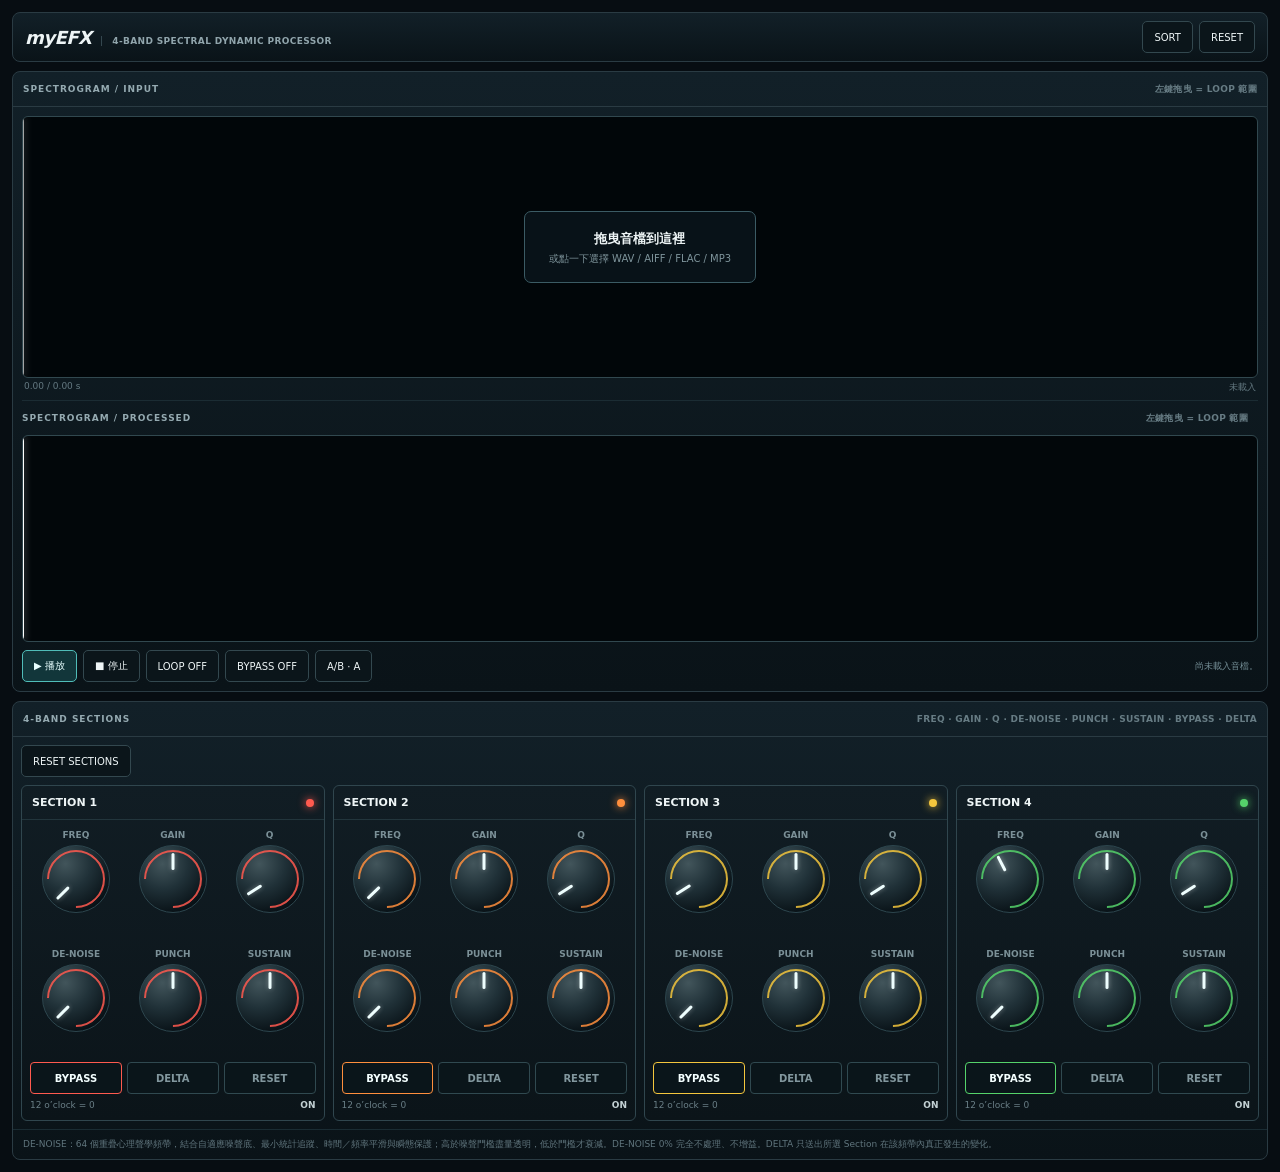
==== WebTester/index-fixed.html @ 72618932 "Restore previous crimson UI layout" ====
<!doctype html>
<html lang="zh-Hant">
<head>
<meta charset="utf-8">
<meta name="viewport" content="width=device-width,initial-scale=1">
<title>myEFX — 4-Band Spectral Dynamic Processor</title>
<style>
:root{--bg:#070d12;--panel:#0d171e;--line:#2a3b43;--text:#eef5f6;--muted:#82939a;--accent:#6de7df;--b1:#ff5a4f;--b2:#ff8f3d;--b3:#f4c63d;--b4:#55d36a}
*{box-sizing:border-box}html,body{margin:0;background:var(--bg);color:var(--text);font-family:system-ui,-apple-system,BlinkMacSystemFont,"Segoe UI","SF Pro Display","SF Pro Text","Helvetica Neue",Arial,"Noto Sans TC",sans-serif}body{padding:12px}.app{max-width:1580px;margin:auto}button{font:inherit;color:inherit;cursor:pointer}
.topbar,.panel{border:1px solid var(--line);background:linear-gradient(180deg,#122028,#0a1318);border-radius:8px}.topbar{height:50px;display:flex;align-items:center;padding:0 12px;gap:12px}.brand{font-weight:900;font-size:18px;font-style:italic;letter-spacing:-.03em}.brand small{margin-left:10px;padding-left:10px;border-left:1px solid #34474f;color:#91a5ac;font-size:9px;font-style:normal;letter-spacing:.04em}.top-actions{margin-left:auto;display:flex;gap:6px}.top-actions button,.transport button,.section-tools button{height:32px;padding:0 11px;border:1px solid #33484f;background:#0b151a;border-radius:5px;font-size:10px}.active{border-color:#d9aa55!important;background:#312613!important;color:#ffe8b0!important}
.panel{margin-top:9px;overflow:hidden}.head{height:35px;padding:0 10px;display:flex;align-items:center;border-bottom:1px solid var(--line);font-size:9px;font-weight:900;letter-spacing:.11em;color:#95aab1}.head span{margin-left:auto;color:#677c84;font-weight:600;letter-spacing:.03em}.spec-wrap{padding:9px}.spec-frame{position:relative;background:#02070a;border:1px solid #31484f;border-radius:6px;overflow:hidden;user-select:none}.spec{display:block;width:100%;height:260px}.drop-ui{position:absolute;inset:0;display:flex;align-items:center;justify-content:center;z-index:6;background:rgba(2,7,10,.36)}.drop-card{padding:16px 24px;border:1px solid #3b5b64;border-radius:7px;background:#081218;cursor:pointer;text-align:center;user-select:none}.drop-card:hover{border-color:#72ddd8}.drop-card b{font-size:13px}.drop-card div{margin-top:4px;color:#7e949b;font-size:10px}.cursor{position:absolute;top:0;bottom:0;width:1px;background:#fff;box-shadow:0 0 7px rgba(255,255,255,.85);pointer-events:none;z-index:4}.range{position:absolute;top:0;bottom:0;left:0;width:0;background:rgba(109,231,223,.16);border-left:1px solid #6de7df;border-right:1px solid #6de7df;z-index:3;pointer-events:none;opacity:0}.range.show{opacity:1}.meta{display:flex;justify-content:space-between;padding:3px 2px 0;color:#657a82;font-size:9px}.processed .spec{height:205px}.transport{display:flex;gap:6px;align-items:center;margin-top:8px;flex-wrap:wrap}.transport .primary{border-color:#50bdb9;background:#12363a;color:#e8ffff}.status{margin-left:auto;color:#769098;font-size:9px;max-width:55%;overflow:hidden;text-overflow:ellipsis;white-space:nowrap}
.section-tools{padding:8px;display:flex;gap:6px}.band-grid{display:grid;grid-template-columns:repeat(4,minmax(0,1fr));gap:8px;padding:0 8px 8px}.band{border:1px solid #30464e;border-radius:6px;background:linear-gradient(180deg,#111d24,#0b1419);overflow:hidden;min-width:0}.b1{--bc:var(--b1)}.b2{--bc:var(--b2)}.b3{--bc:var(--b3)}.b4{--bc:var(--b4)}.band-head{height:34px;display:flex;align-items:center;padding:0 10px;border-bottom:1px solid #22353c}.bnum{font-size:11px;font-weight:900}.bdot{width:8px;height:8px;border-radius:50%;margin-left:auto;background:var(--bc);box-shadow:0 0 9px var(--bc)}.band-body{padding:10px 8px}.knob-grid{display:grid;grid-template-columns:repeat(3,1fr);gap:14px 5px}.ctrl{text-align:center;min-height:104px}.ctrl label{display:block;margin-bottom:5px;color:#7b9097;font-size:9px;font-weight:800}.knob{position:relative;width:68px;height:68px;margin:auto;border-radius:50%;border:1px solid #2d464e;background:radial-gradient(circle at 34% 27%,#42555b,#203138 39%,#081116 78%);cursor:ns-resize;touch-action:none}.knob:hover,.knob:focus,.knob.active{border-color:var(--bc);outline:none}.knob:before{content:"";position:absolute;inset:4px;border-radius:50%;border:2px solid color-mix(in srgb,var(--bc) 85%,transparent);border-left-color:transparent;transform:rotate(-45deg)}.knob-pointer{position:absolute;left:50%;top:7px;width:3px;height:17px;border-radius:2px;background:#eefefe;transform-origin:50% 27px;box-shadow:0 0 5px #fff6;pointer-events:none}.knob-readout{height:17px;margin-top:5px;color:#d9e7e9;font-size:10px;font-weight:800;opacity:0;transform:translateY(-2px);transition:opacity .12s,transform .12s;pointer-events:none}.knob-readout.show{opacity:1;transform:translateY(0)}.knob-input{display:none}.band-buttons{display:grid;grid-template-columns:repeat(3,1fr);gap:5px;margin-top:8px}.band-buttons button{height:32px;border:1px solid #304950;background:#0a151a;border-radius:4px;font-size:10px;font-weight:800;color:#82979e}.band-buttons button:hover{border-color:var(--bc);color:#edf9fa}.band-byp.on{border-color:var(--bc);color:#f4ffff}.band-byp.off{border-color:#6a3f3f!important;color:#cf8f8f!important;background:#1b1010!important}.value-line{display:flex;justify-content:space-between;margin-top:6px;color:#6a7f87;font-size:9px}.value-line span:last-child{color:#c4d2d5;font-weight:900}.note{padding:8px 10px;border-top:1px solid #1a2c33;color:#60757d;font-size:9px}
@media(max-width:1050px){.band-grid{grid-template-columns:repeat(2,minmax(0,1fr))}.knob{width:64px;height:64px}}@media(max-width:720px){body{padding:7px}.band-grid{grid-template-columns:1fr}.spec{height:205px}.processed .spec{height:165px}.status{width:100%;max-width:100%;margin-left:0}.knob{width:68px;height:68px}}
</style>
</head>
<body>
<div class="app">
<header class="topbar"><div class="brand">myEFX<small>4-BAND SPECTRAL DYNAMIC PROCESSOR</small></div><div class="top-actions"><button id="sortBtn" type="button">SORT</button><button id="resetAll" type="button">RESET</button></div></header>
<section class="panel">
<div class="head">SPECTROGRAM / INPUT <span>左鍵拖曳 = LOOP 範圍</span></div>
<div class="spec-wrap">
<div class="spec-frame" id="inputFrame"><canvas class="spec" id="specIn"></canvas><div class="range" id="rangeIn"></div><div class="cursor" id="cursorIn"></div><div class="drop-ui" id="dropUi"><label class="drop-card" for="file"><b>拖曳音檔到這裡</b><div>或點一下選擇 WAV / AIFF / FLAC / MP3</div></label><input id="file" type="file" accept="audio/*,.wav,.wave,.aif,.aiff,.flac,.mp3,.m4a,.ogg" hidden></div></div>
<div class="meta"><span id="time">0.00 / 0.00 s</span><span id="fileInfo">未載入</span></div>
<div class="head" style="margin-top:6px;border:0;border-top:1px solid #1b2c33;padding-left:0">SPECTROGRAM / PROCESSED <span>左鍵拖曳 = LOOP 範圍</span></div>
<div class="spec-frame processed" id="outputFrame"><canvas class="spec" id="specOut"></canvas><div class="range" id="rangeOut"></div><div class="cursor" id="cursorOut"></div></div>
<div class="transport"><button class="primary" id="play" type="button">▶ 播放</button><button id="stop" type="button">■ 停止</button><button id="loop" type="button">LOOP OFF</button><button id="bypassAll" type="button">BYPASS OFF</button><button id="ab" type="button">A/B · A</button><div class="status" id="status">尚未載入音檔。</div></div>
</div></section>
<section class="panel"><div class="head">4-BAND SECTIONS <span>FREQ · GAIN · Q · DE-NOISE · PUNCH · SUSTAIN · BYPASS · DELTA</span></div><div class="section-tools"><button id="resetBands" type="button">RESET SECTIONS</button></div><div class="band-grid">
<article class="band b1" data-band="1"><div class="band-head"><span class="bnum">SECTION 1</span><span class="bdot"></span></div><div class="band-body"><div class="knob-grid"></div><div class="band-buttons"><button class="band-byp on" id="byp1" data-action="bypass" type="button">BYPASS</button><button data-action="delta" type="button">DELTA</button><button data-action="reset" type="button">RESET</button></div><div class="value-line"><span>12 o’clock = 0</span><span class="state" id="state1">ON</span></div></div></article>
<article class="band b2" data-band="2"><div class="band-head"><span class="bnum">SECTION 2</span><span class="bdot"></span></div><div class="band-body"><div class="knob-grid"></div><div class="band-buttons"><button class="band-byp on" id="byp2" data-action="bypass" type="button">BYPASS</button><button data-action="delta" type="button">DELTA</button><button data-action="reset" type="button">RESET</button></div><div class="value-line"><span>12 o’clock = 0</span><span class="state" id="state2">ON</span></div></div></article>
<article class="band b3" data-band="3"><div class="band-head"><span class="bnum">SECTION 3</span><span class="bdot"></span></div><div class="band-body"><div class="knob-grid"></div><div class="band-buttons"><button class="band-byp on" id="byp3" data-action="bypass" type="button">BYPASS</button><button data-action="delta" type="button">DELTA</button><button data-action="reset" type="button">RESET</button></div><div class="value-line"><span>12 o’clock = 0</span><span class="state" id="state3">ON</span></div></div></article>
<article class="band b4" data-band="4"><div class="band-head"><span class="bnum">SECTION 4</span><span class="bdot"></span></div><div class="band-body"><div class="knob-grid"></div><div class="band-buttons"><button data-action="bypass" class="band-byp on" id="byp4" type="button">BYPASS</button><button data-action="delta" type="button">DELTA</button><button data-action="reset" type="button">RESET</button></div><div class="value-line"><span>12 o’clock = 0</span><span class="state" id="state4">ON</span></div></div></article>
</div><div class="note">DE-NOISE：64 個重疊心理聲學頻帶，結合自適應噪聲底、最小統計追蹤、時間／頻率平滑與瞬態保護；高於噪聲門檻盡量透明，低於門檻才衰減。DE-NOISE 0% 完全不處理、不增益。DELTA 只送出所選 Section 在該頻帶內真正發生的變化。</div></section>
</div>
<script>
const KNOBS=[['FREQ','freq',20,20000,1],['GAIN','gain',-24,24,.1],['Q','q',.1,20,.01],['DE-NOISE','denoise',0,100,1],['PUNCH','punch',-100,100,1],['SUSTAIN','sustain',-100,100,1]];
const DEFAULT_FREQ=[31.5,125,1000,8000];
for(const [idx,card] of [...document.querySelectorAll('.band')].entries()){
  const grid=card.querySelector('.knob-grid');
  for(const [label,key,min,max,step] of KNOBS){
    const initial=key==='freq'?DEFAULT_FREQ[idx]:(key==='q'?1:0), id=key+(idx+1), c=document.createElement('div'); c.className='ctrl';
    c.innerHTML='<label>'+label+'</label><div class="knob" data-target="'+id+'" tabindex="0" role="slider"><div class="knob-pointer"></div></div><div class="knob-readout" id="'+id+'Out"></div><input class="knob-input" id="'+id+'" type="range" min="'+min+'" max="'+max+'" step="'+step+'" value="'+initial+'" defaultValue="'+initial+'">';
    grid.appendChild(c);
  }
}
</script>
<script src="app.js?v=12"></script>
<script>
document.querySelectorAll('.knob-input').forEach(input => {
  const knob=document.querySelector('.knob[data-target="'+input.id+'"]');
  if(!knob) return;
  const min=Number(input.min), max=Number(input.max), value=Number(input.value);
  const angle=-135+270*((value-min)/(max-min));
  const p=knob.querySelector('.knob-pointer');
  if(p) p.style.transform='translateX(-50%) rotate('+angle+'deg)';
});
</script>
</body>
</html>
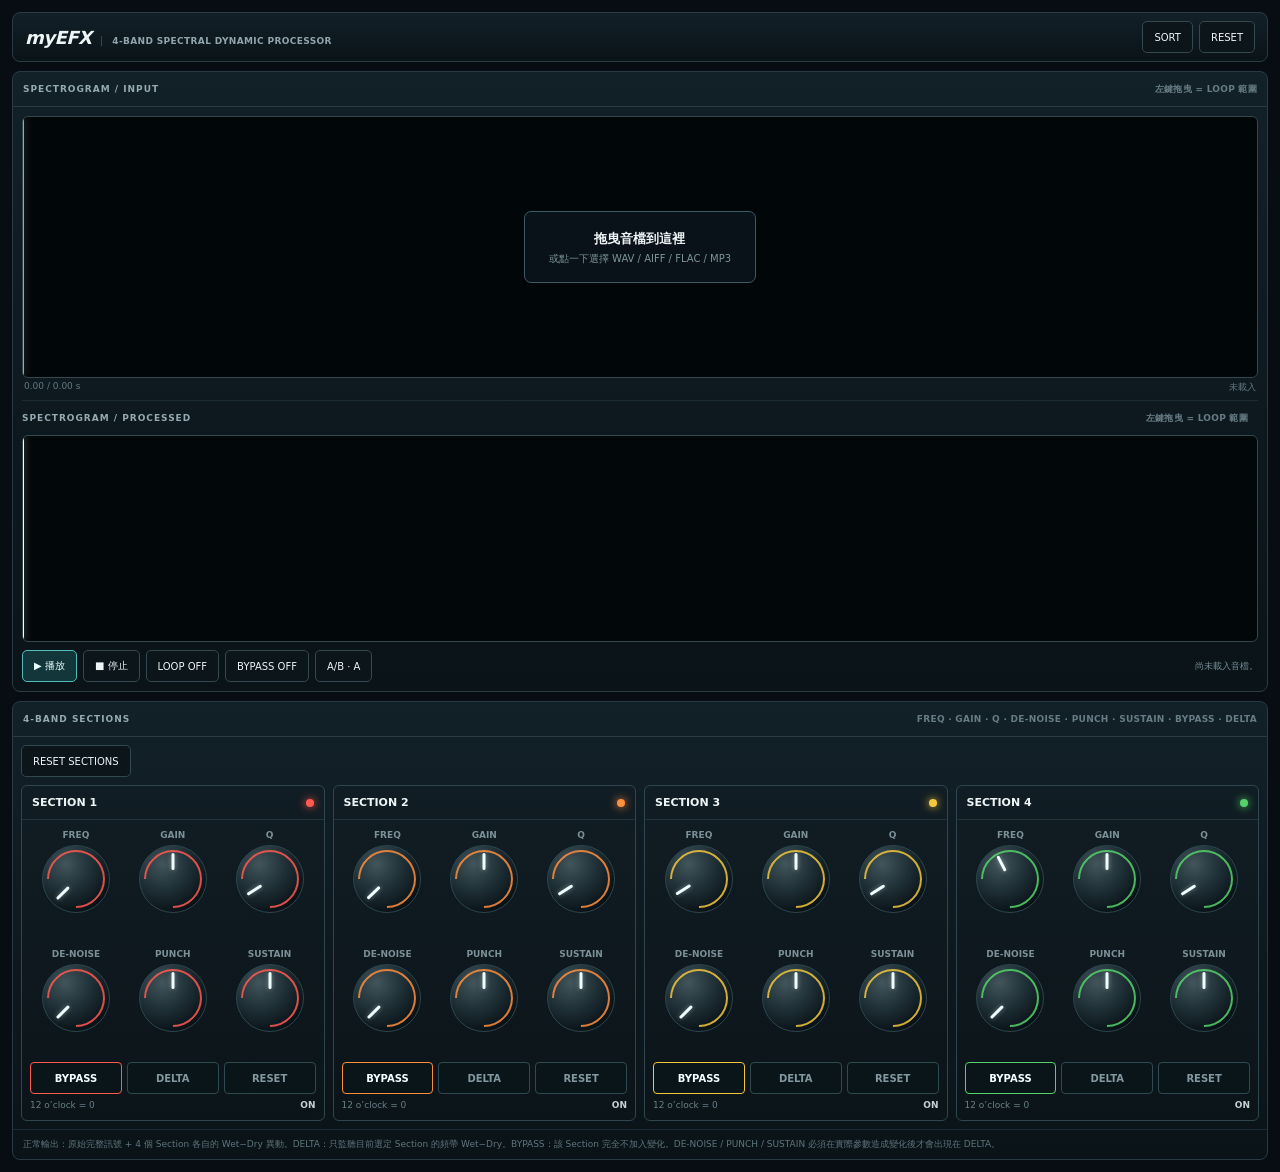
==== commit 99fac5b1: "Refresh UI contract and cache-bust clean app rewrite" ====
--- a/WebTester/index-fixed.html
+++ b/WebTester/index-fixed.html
@@ -30,7 +30,7 @@
 <article class="band b2" data-band="2"><div class="band-head"><span class="bnum">SECTION 2</span><span class="bdot"></span></div><div class="band-body"><div class="knob-grid"></div><div class="band-buttons"><button class="band-byp on" id="byp2" data-action="bypass" type="button">BYPASS</button><button data-action="delta" type="button">DELTA</button><button data-action="reset" type="button">RESET</button></div><div class="value-line"><span>12 o’clock = 0</span><span class="state" id="state2">ON</span></div></div></article>
 <article class="band b3" data-band="3"><div class="band-head"><span class="bnum">SECTION 3</span><span class="bdot"></span></div><div class="band-body"><div class="knob-grid"></div><div class="band-buttons"><button class="band-byp on" id="byp3" data-action="bypass" type="button">BYPASS</button><button data-action="delta" type="button">DELTA</button><button data-action="reset" type="button">RESET</button></div><div class="value-line"><span>12 o’clock = 0</span><span class="state" id="state3">ON</span></div></div></article>
 <article class="band b4" data-band="4"><div class="band-head"><span class="bnum">SECTION 4</span><span class="bdot"></span></div><div class="band-body"><div class="knob-grid"></div><div class="band-buttons"><button data-action="bypass" class="band-byp on" id="byp4" type="button">BYPASS</button><button data-action="delta" type="button">DELTA</button><button data-action="reset" type="button">RESET</button></div><div class="value-line"><span>12 o’clock = 0</span><span class="state" id="state4">ON</span></div></div></article>
-</div><div class="note">DE-NOISE：64 個重疊心理聲學頻帶，結合自適應噪聲底、最小統計追蹤、時間／頻率平滑與瞬態保護；高於噪聲門檻盡量透明，低於門檻才衰減。DE-NOISE 0% 完全不處理、不增益。DELTA 只送出所選 Section 在該頻帶內真正發生的變化。</div></section>
+</div><div class="note">正常輸出：原始完整訊號 + 4 個 Section 各自的 Wet−Dry 異動。DELTA：只監聽目前選定 Section 的頻帶 Wet−Dry。BYPASS：該 Section 完全不加入變化。DE-NOISE / PUNCH / SUSTAIN 必須在實際參數造成變化後才會出現在 DELTA。</div></section>
 </div>
 <script>
 const KNOBS=[['FREQ','freq',20,20000,1],['GAIN','gain',-24,24,.1],['Q','q',.1,20,.01],['DE-NOISE','denoise',0,100,1],['PUNCH','punch',-100,100,1],['SUSTAIN','sustain',-100,100,1]];
@@ -39,12 +39,12 @@
   const grid=card.querySelector('.knob-grid');
   for(const [label,key,min,max,step] of KNOBS){
     const initial=key==='freq'?DEFAULT_FREQ[idx]:(key==='q'?1:0), id=key+(idx+1), c=document.createElement('div'); c.className='ctrl';
-    c.innerHTML='<label>'+label+'</label><div class="knob" data-target="'+id+'" tabindex="0" role="slider"><div class="knob-pointer"></div></div><div class="knob-readout" id="'+id+'Out"></div><input class="knob-input" id="'+id+'" type="range" min="'+min+'" max="'+max+'" step="'+step+'" value="'+initial+'" defaultValue="'+initial+'">';
+    c.innerHTML='<label>'+label+'</label><div class="knob" data-target="'+id+'" tabindex="0" role="slider" aria-label="'+label+'"><div class="knob-pointer"></div></div><div class="knob-readout" id="'+id+'Out"></div><input class="knob-input" id="'+id+'" type="range" min="'+min+'" max="'+max+'" step="'+step+'" value="'+initial+'" defaultValue="'+initial+'">';
     grid.appendChild(c);
   }
 }
 </script>
-<script src="app.js?v=12"></script>
+<script src="app.js?v=13"></script>
 <script>
 document.querySelectorAll('.knob-input').forEach(input => {
   const knob=document.querySelector('.knob[data-target="'+input.id+'"]');
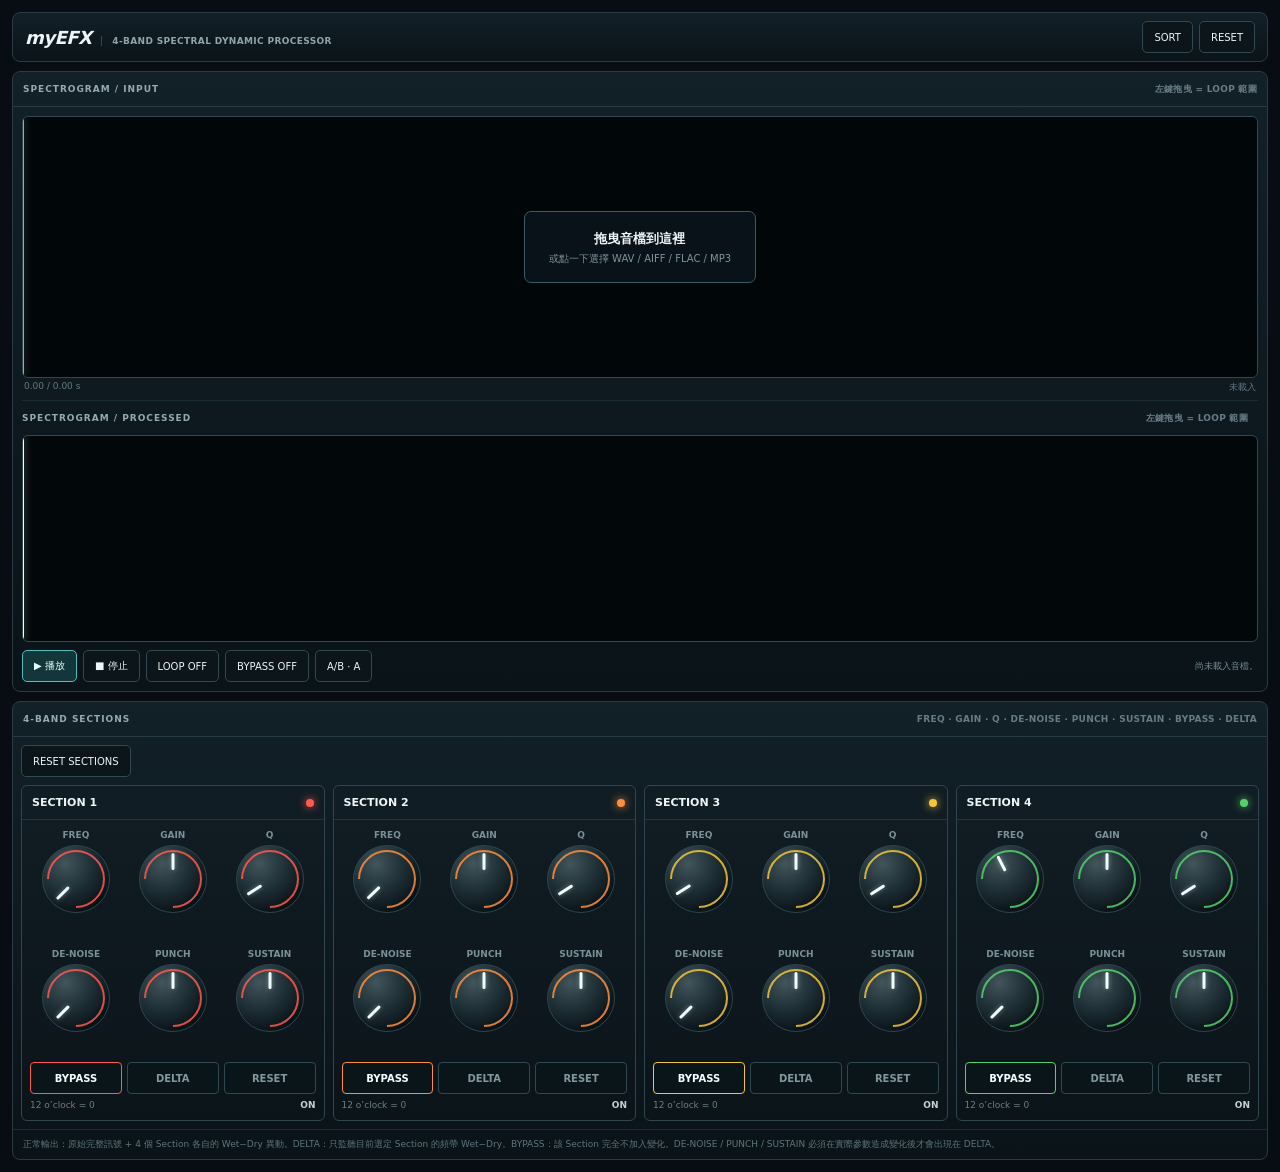
==== commit 98a3c478: "Fix FREQ 31.5 Hz control resolution and cache-bust UI" ====
--- a/WebTester/index-fixed.html
+++ b/WebTester/index-fixed.html
@@ -29,11 +29,11 @@
 <article class="band b1" data-band="1"><div class="band-head"><span class="bnum">SECTION 1</span><span class="bdot"></span></div><div class="band-body"><div class="knob-grid"></div><div class="band-buttons"><button class="band-byp on" id="byp1" data-action="bypass" type="button">BYPASS</button><button data-action="delta" type="button">DELTA</button><button data-action="reset" type="button">RESET</button></div><div class="value-line"><span>12 o’clock = 0</span><span class="state" id="state1">ON</span></div></div></article>
 <article class="band b2" data-band="2"><div class="band-head"><span class="bnum">SECTION 2</span><span class="bdot"></span></div><div class="band-body"><div class="knob-grid"></div><div class="band-buttons"><button class="band-byp on" id="byp2" data-action="bypass" type="button">BYPASS</button><button data-action="delta" type="button">DELTA</button><button data-action="reset" type="button">RESET</button></div><div class="value-line"><span>12 o’clock = 0</span><span class="state" id="state2">ON</span></div></div></article>
 <article class="band b3" data-band="3"><div class="band-head"><span class="bnum">SECTION 3</span><span class="bdot"></span></div><div class="band-body"><div class="knob-grid"></div><div class="band-buttons"><button class="band-byp on" id="byp3" data-action="bypass" type="button">BYPASS</button><button data-action="delta" type="button">DELTA</button><button data-action="reset" type="button">RESET</button></div><div class="value-line"><span>12 o’clock = 0</span><span class="state" id="state3">ON</span></div></div></article>
-<article class="band b4" data-band="4"><div class="band-head"><span class="bnum">SECTION 4</span><span class="bdot"></span></div><div class="band-body"><div class="knob-grid"></div><div class="band-buttons"><button data-action="bypass" class="band-byp on" id="byp4" type="button">BYPASS</button><button data-action="delta" type="button">DELTA</button><button data-action="reset" type="button">RESET</button></div><div class="value-line"><span>12 o’clock = 0</span><span class="state" id="state4">ON</span></div></div></article>
+<article class="band b4" data-band="4"><div class="band-head"><span class="bnum">SECTION 4</span><span class="bdot"></span></div><div class="band-body"><div class="knob-grid"></div><div class="band-buttons"><button class="band-byp on" id="byp4" data-action="bypass" type="button">BYPASS</button><button data-action="delta" type="button">DELTA</button><button data-action="reset" type="button">RESET</button></div><div class="value-line"><span>12 o’clock = 0</span><span class="state" id="state4">ON</span></div></div></article>
 </div><div class="note">正常輸出：原始完整訊號 + 4 個 Section 各自的 Wet−Dry 異動。DELTA：只監聽目前選定 Section 的頻帶 Wet−Dry。BYPASS：該 Section 完全不加入變化。DE-NOISE / PUNCH / SUSTAIN 必須在實際參數造成變化後才會出現在 DELTA。</div></section>
 </div>
 <script>
-const KNOBS=[['FREQ','freq',20,20000,1],['GAIN','gain',-24,24,.1],['Q','q',.1,20,.01],['DE-NOISE','denoise',0,100,1],['PUNCH','punch',-100,100,1],['SUSTAIN','sustain',-100,100,1]];
+const KNOBS=[['FREQ','freq',20,20000,.1],['GAIN','gain',-24,24,.1],['Q','q',.1,20,.01],['DE-NOISE','denoise',0,100,1],['PUNCH','punch',-100,100,1],['SUSTAIN','sustain',-100,100,1]];
 const DEFAULT_FREQ=[31.5,125,1000,8000];
 for(const [idx,card] of [...document.querySelectorAll('.band')].entries()){
   const grid=card.querySelector('.knob-grid');
@@ -44,7 +44,7 @@
   }
 }
 </script>
-<script src="app.js?v=13"></script>
+<script src="app.js?v=14"></script>
 <script>
 document.querySelectorAll('.knob-input').forEach(input => {
   const knob=document.querySelector('.knob[data-target="'+input.id+'"]');
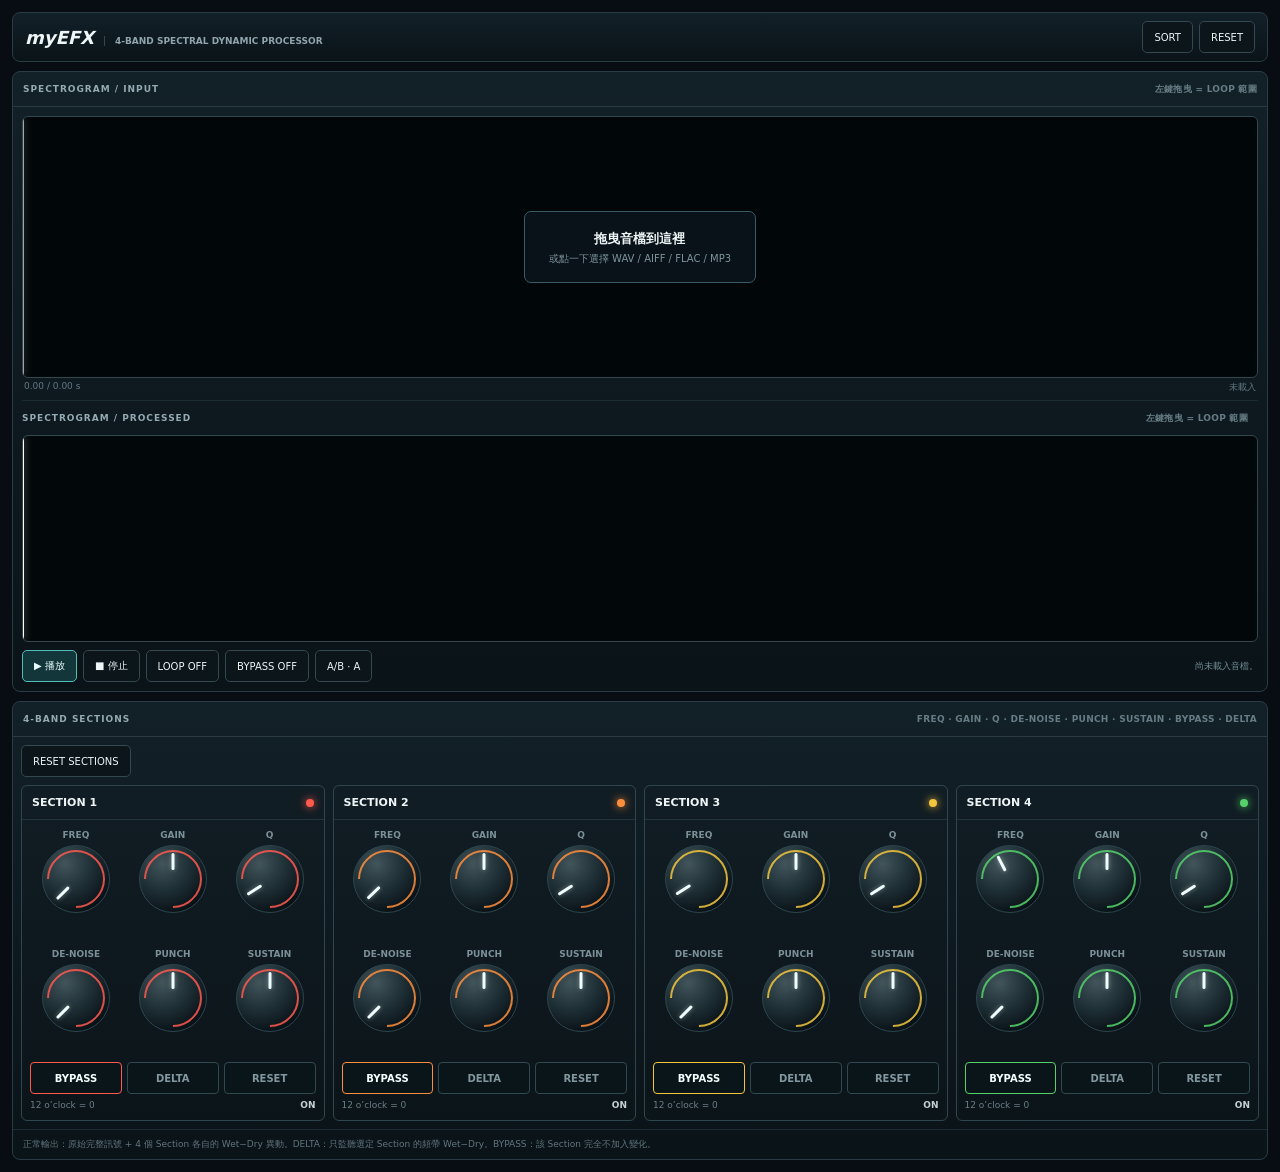
==== commit 1f9bbe23: "Switch Pages UI to deterministic app-final DSP engine" ====
--- a/WebTester/index-fixed.html
+++ b/WebTester/index-fixed.html
@@ -5,20 +5,13 @@
 <meta name="viewport" content="width=device-width,initial-scale=1">
 <title>myEFX — 4-Band Spectral Dynamic Processor</title>
 <style>
-:root{--bg:#070d12;--panel:#0d171e;--line:#2a3b43;--text:#eef5f6;--muted:#82939a;--accent:#6de7df;--b1:#ff5a4f;--b2:#ff8f3d;--b3:#f4c63d;--b4:#55d36a}
-*{box-sizing:border-box}html,body{margin:0;background:var(--bg);color:var(--text);font-family:system-ui,-apple-system,BlinkMacSystemFont,"Segoe UI","SF Pro Display","SF Pro Text","Helvetica Neue",Arial,"Noto Sans TC",sans-serif}body{padding:12px}.app{max-width:1580px;margin:auto}button{font:inherit;color:inherit;cursor:pointer}
-.topbar,.panel{border:1px solid var(--line);background:linear-gradient(180deg,#122028,#0a1318);border-radius:8px}.topbar{height:50px;display:flex;align-items:center;padding:0 12px;gap:12px}.brand{font-weight:900;font-size:18px;font-style:italic;letter-spacing:-.03em}.brand small{margin-left:10px;padding-left:10px;border-left:1px solid #34474f;color:#91a5ac;font-size:9px;font-style:normal;letter-spacing:.04em}.top-actions{margin-left:auto;display:flex;gap:6px}.top-actions button,.transport button,.section-tools button{height:32px;padding:0 11px;border:1px solid #33484f;background:#0b151a;border-radius:5px;font-size:10px}.active{border-color:#d9aa55!important;background:#312613!important;color:#ffe8b0!important}
-.panel{margin-top:9px;overflow:hidden}.head{height:35px;padding:0 10px;display:flex;align-items:center;border-bottom:1px solid var(--line);font-size:9px;font-weight:900;letter-spacing:.11em;color:#95aab1}.head span{margin-left:auto;color:#677c84;font-weight:600;letter-spacing:.03em}.spec-wrap{padding:9px}.spec-frame{position:relative;background:#02070a;border:1px solid #31484f;border-radius:6px;overflow:hidden;user-select:none}.spec{display:block;width:100%;height:260px}.drop-ui{position:absolute;inset:0;display:flex;align-items:center;justify-content:center;z-index:6;background:rgba(2,7,10,.36)}.drop-card{padding:16px 24px;border:1px solid #3b5b64;border-radius:7px;background:#081218;cursor:pointer;text-align:center;user-select:none}.drop-card:hover{border-color:#72ddd8}.drop-card b{font-size:13px}.drop-card div{margin-top:4px;color:#7e949b;font-size:10px}.cursor{position:absolute;top:0;bottom:0;width:1px;background:#fff;box-shadow:0 0 7px rgba(255,255,255,.85);pointer-events:none;z-index:4}.range{position:absolute;top:0;bottom:0;left:0;width:0;background:rgba(109,231,223,.16);border-left:1px solid #6de7df;border-right:1px solid #6de7df;z-index:3;pointer-events:none;opacity:0}.range.show{opacity:1}.meta{display:flex;justify-content:space-between;padding:3px 2px 0;color:#657a82;font-size:9px}.processed .spec{height:205px}.transport{display:flex;gap:6px;align-items:center;margin-top:8px;flex-wrap:wrap}.transport .primary{border-color:#50bdb9;background:#12363a;color:#e8ffff}.status{margin-left:auto;color:#769098;font-size:9px;max-width:55%;overflow:hidden;text-overflow:ellipsis;white-space:nowrap}
-.section-tools{padding:8px;display:flex;gap:6px}.band-grid{display:grid;grid-template-columns:repeat(4,minmax(0,1fr));gap:8px;padding:0 8px 8px}.band{border:1px solid #30464e;border-radius:6px;background:linear-gradient(180deg,#111d24,#0b1419);overflow:hidden;min-width:0}.b1{--bc:var(--b1)}.b2{--bc:var(--b2)}.b3{--bc:var(--b3)}.b4{--bc:var(--b4)}.band-head{height:34px;display:flex;align-items:center;padding:0 10px;border-bottom:1px solid #22353c}.bnum{font-size:11px;font-weight:900}.bdot{width:8px;height:8px;border-radius:50%;margin-left:auto;background:var(--bc);box-shadow:0 0 9px var(--bc)}.band-body{padding:10px 8px}.knob-grid{display:grid;grid-template-columns:repeat(3,1fr);gap:14px 5px}.ctrl{text-align:center;min-height:104px}.ctrl label{display:block;margin-bottom:5px;color:#7b9097;font-size:9px;font-weight:800}.knob{position:relative;width:68px;height:68px;margin:auto;border-radius:50%;border:1px solid #2d464e;background:radial-gradient(circle at 34% 27%,#42555b,#203138 39%,#081116 78%);cursor:ns-resize;touch-action:none}.knob:hover,.knob:focus,.knob.active{border-color:var(--bc);outline:none}.knob:before{content:"";position:absolute;inset:4px;border-radius:50%;border:2px solid color-mix(in srgb,var(--bc) 85%,transparent);border-left-color:transparent;transform:rotate(-45deg)}.knob-pointer{position:absolute;left:50%;top:7px;width:3px;height:17px;border-radius:2px;background:#eefefe;transform-origin:50% 27px;box-shadow:0 0 5px #fff6;pointer-events:none}.knob-readout{height:17px;margin-top:5px;color:#d9e7e9;font-size:10px;font-weight:800;opacity:0;transform:translateY(-2px);transition:opacity .12s,transform .12s;pointer-events:none}.knob-readout.show{opacity:1;transform:translateY(0)}.knob-input{display:none}.band-buttons{display:grid;grid-template-columns:repeat(3,1fr);gap:5px;margin-top:8px}.band-buttons button{height:32px;border:1px solid #304950;background:#0a151a;border-radius:4px;font-size:10px;font-weight:800;color:#82979e}.band-buttons button:hover{border-color:var(--bc);color:#edf9fa}.band-byp.on{border-color:var(--bc);color:#f4ffff}.band-byp.off{border-color:#6a3f3f!important;color:#cf8f8f!important;background:#1b1010!important}.value-line{display:flex;justify-content:space-between;margin-top:6px;color:#6a7f87;font-size:9px}.value-line span:last-child{color:#c4d2d5;font-weight:900}.note{padding:8px 10px;border-top:1px solid #1a2c33;color:#60757d;font-size:9px}
-@media(max-width:1050px){.band-grid{grid-template-columns:repeat(2,minmax(0,1fr))}.knob{width:64px;height:64px}}@media(max-width:720px){body{padding:7px}.band-grid{grid-template-columns:1fr}.spec{height:205px}.processed .spec{height:165px}.status{width:100%;max-width:100%;margin-left:0}.knob{width:68px;height:68px}}
+:root{--bg:#070d12;--panel:#0d171e;--line:#2a3b43;--text:#eef5f6;--accent:#6de7df;--b1:#ff5a4f;--b2:#ff8f3d;--b3:#f4c63d;--b4:#55d36a}*{box-sizing:border-box}html,body{margin:0;background:var(--bg);color:var(--text);font-family:system-ui,-apple-system,BlinkMacSystemFont,"Segoe UI","SF Pro Display","SF Pro Text","Helvetica Neue",Arial,"Noto Sans TC",sans-serif}body{padding:12px}.app{max-width:1580px;margin:auto}button{font:inherit;color:inherit;cursor:pointer}.topbar,.panel{border:1px solid var(--line);background:linear-gradient(180deg,#122028,#0a1318);border-radius:8px}.topbar{height:50px;display:flex;align-items:center;padding:0 12px;gap:12px}.brand{font-weight:900;font-size:18px;font-style:italic}.brand small{margin-left:10px;padding-left:10px;border-left:1px solid #34474f;color:#91a5ac;font-size:9px;font-style:normal}.top-actions{margin-left:auto;display:flex;gap:6px}.top-actions button,.transport button,.section-tools button{height:32px;padding:0 11px;border:1px solid #33484f;background:#0b151a;border-radius:5px;font-size:10px}.active{border-color:#d9aa55!important;background:#312613!important;color:#ffe8b0!important}.panel{margin-top:9px;overflow:hidden}.head{height:35px;padding:0 10px;display:flex;align-items:center;border-bottom:1px solid var(--line);font-size:9px;font-weight:900;letter-spacing:.11em;color:#95aab1}.head span{margin-left:auto;color:#677c84;font-weight:600;letter-spacing:.03em}.spec-wrap{padding:9px}.spec-frame{position:relative;background:#02070a;border:1px solid #31484f;border-radius:6px;overflow:hidden;user-select:none}.spec{display:block;width:100%;height:260px}.drop-ui{position:absolute;inset:0;display:flex;align-items:center;justify-content:center;z-index:6;background:rgba(2,7,10,.36)}.drop-card{padding:16px 24px;border:1px solid #3b5b64;border-radius:7px;background:#081218;cursor:pointer;text-align:center}.drop-card b{font-size:13px}.drop-card div{margin-top:4px;color:#7e949b;font-size:10px}.cursor{position:absolute;top:0;bottom:0;width:1px;background:#fff;box-shadow:0 0 7px rgba(255,255,255,.85);pointer-events:none;z-index:4}.range{position:absolute;top:0;bottom:0;left:0;width:0;background:rgba(109,231,223,.16);border-left:1px solid #6de7df;border-right:1px solid #6de7df;z-index:3;pointer-events:none;opacity:0}.range.show{opacity:1}.meta{display:flex;justify-content:space-between;padding:3px 2px 0;color:#657a82;font-size:9px}.processed .spec{height:205px}.transport{display:flex;gap:6px;align-items:center;margin-top:8px;flex-wrap:wrap}.transport .primary{border-color:#50bdb9;background:#12363a;color:#e8ffff}.status{margin-left:auto;color:#769098;font-size:9px;max-width:60%;overflow:hidden;text-overflow:ellipsis;white-space:nowrap}.section-tools{padding:8px;display:flex;gap:6px}.band-grid{display:grid;grid-template-columns:repeat(4,minmax(0,1fr));gap:8px;padding:0 8px 8px}.band{border:1px solid #30464e;border-radius:6px;background:linear-gradient(180deg,#111d24,#0b1419);overflow:hidden;min-width:0}.b1{--bc:var(--b1)}.b2{--bc:var(--b2)}.b3{--bc:var(--b3)}.b4{--bc:var(--b4)}.band-head{height:34px;display:flex;align-items:center;padding:0 10px;border-bottom:1px solid #22353c}.bnum{font-size:11px;font-weight:900}.bdot{width:8px;height:8px;border-radius:50%;margin-left:auto;background:var(--bc);box-shadow:0 0 9px var(--bc)}.band-body{padding:10px 8px}.knob-grid{display:grid;grid-template-columns:repeat(3,1fr);gap:14px 5px}.ctrl{text-align:center;min-height:104px}.ctrl label{display:block;margin-bottom:5px;color:#7b9097;font-size:9px;font-weight:800}.knob{position:relative;width:68px;height:68px;margin:auto;border-radius:50%;border:1px solid #2d464e;background:radial-gradient(circle at 34% 27%,#42555b,#203138 39%,#081116 78%);cursor:ns-resize;touch-action:none}.knob:hover,.knob.active{border-color:var(--bc)}.knob:before{content:"";position:absolute;inset:4px;border-radius:50%;border:2px solid color-mix(in srgb,var(--bc) 85%,transparent);border-left-color:transparent;transform:rotate(-45deg)}.knob-pointer{position:absolute;left:50%;top:7px;width:3px;height:17px;border-radius:2px;background:#eefefe;transform-origin:50% 27px;box-shadow:0 0 5px #fff6;pointer-events:none}.knob-readout{height:17px;margin-top:5px;color:#d9e7e9;font-size:10px;font-weight:800;opacity:0;transform:translateY(-2px);transition:opacity .12s,transform .12s}.knob-readout.show{opacity:1;transform:translateY(0)}.knob-input{display:none}.band-buttons{display:grid;grid-template-columns:repeat(3,1fr);gap:5px;margin-top:8px}.band-buttons button{height:32px;border:1px solid #304950;background:#0a151a;border-radius:4px;font-size:10px;font-weight:800;color:#82979e}.band-buttons button:hover{border-color:var(--bc);color:#edf9fa}.band-byp.on{border-color:var(--bc);color:#f4ffff}.band-byp.off{border-color:#6a3f3f!important;color:#cf8f8f!important;background:#1b1010!important}.value-line{display:flex;justify-content:space-between;margin-top:6px;color:#6a7f87;font-size:9px}.value-line span:last-child{color:#c4d2d5;font-weight:900}.note{padding:8px 10px;border-top:1px solid #1a2c33;color:#60757d;font-size:9px}@media(max-width:1050px){.band-grid{grid-template-columns:repeat(2,minmax(0,1fr))}}@media(max-width:720px){body{padding:7px}.band-grid{grid-template-columns:1fr}.spec{height:205px}.processed .spec{height:165px}.status{width:100%;max-width:100%;margin-left:0}}
 </style>
 </head>
 <body>
 <div class="app">
 <header class="topbar"><div class="brand">myEFX<small>4-BAND SPECTRAL DYNAMIC PROCESSOR</small></div><div class="top-actions"><button id="sortBtn" type="button">SORT</button><button id="resetAll" type="button">RESET</button></div></header>
-<section class="panel">
-<div class="head">SPECTROGRAM / INPUT <span>左鍵拖曳 = LOOP 範圍</span></div>
-<div class="spec-wrap">
+<section class="panel"><div class="head">SPECTROGRAM / INPUT <span>左鍵拖曳 = LOOP 範圍</span></div><div class="spec-wrap">
 <div class="spec-frame" id="inputFrame"><canvas class="spec" id="specIn"></canvas><div class="range" id="rangeIn"></div><div class="cursor" id="cursorIn"></div><div class="drop-ui" id="dropUi"><label class="drop-card" for="file"><b>拖曳音檔到這裡</b><div>或點一下選擇 WAV / AIFF / FLAC / MP3</div></label><input id="file" type="file" accept="audio/*,.wav,.wave,.aif,.aiff,.flac,.mp3,.m4a,.ogg" hidden></div></div>
 <div class="meta"><span id="time">0.00 / 0.00 s</span><span id="fileInfo">未載入</span></div>
 <div class="head" style="margin-top:6px;border:0;border-top:1px solid #1b2c33;padding-left:0">SPECTROGRAM / PROCESSED <span>左鍵拖曳 = LOOP 範圍</span></div>
@@ -26,34 +19,15 @@
 <div class="transport"><button class="primary" id="play" type="button">▶ 播放</button><button id="stop" type="button">■ 停止</button><button id="loop" type="button">LOOP OFF</button><button id="bypassAll" type="button">BYPASS OFF</button><button id="ab" type="button">A/B · A</button><div class="status" id="status">尚未載入音檔。</div></div>
 </div></section>
 <section class="panel"><div class="head">4-BAND SECTIONS <span>FREQ · GAIN · Q · DE-NOISE · PUNCH · SUSTAIN · BYPASS · DELTA</span></div><div class="section-tools"><button id="resetBands" type="button">RESET SECTIONS</button></div><div class="band-grid">
-<article class="band b1" data-band="1"><div class="band-head"><span class="bnum">SECTION 1</span><span class="bdot"></span></div><div class="band-body"><div class="knob-grid"></div><div class="band-buttons"><button class="band-byp on" id="byp1" data-action="bypass" type="button">BYPASS</button><button data-action="delta" type="button">DELTA</button><button data-action="reset" type="button">RESET</button></div><div class="value-line"><span>12 o’clock = 0</span><span class="state" id="state1">ON</span></div></div></article>
-<article class="band b2" data-band="2"><div class="band-head"><span class="bnum">SECTION 2</span><span class="bdot"></span></div><div class="band-body"><div class="knob-grid"></div><div class="band-buttons"><button class="band-byp on" id="byp2" data-action="bypass" type="button">BYPASS</button><button data-action="delta" type="button">DELTA</button><button data-action="reset" type="button">RESET</button></div><div class="value-line"><span>12 o’clock = 0</span><span class="state" id="state2">ON</span></div></div></article>
-<article class="band b3" data-band="3"><div class="band-head"><span class="bnum">SECTION 3</span><span class="bdot"></span></div><div class="band-body"><div class="knob-grid"></div><div class="band-buttons"><button class="band-byp on" id="byp3" data-action="bypass" type="button">BYPASS</button><button data-action="delta" type="button">DELTA</button><button data-action="reset" type="button">RESET</button></div><div class="value-line"><span>12 o’clock = 0</span><span class="state" id="state3">ON</span></div></div></article>
-<article class="band b4" data-band="4"><div class="band-head"><span class="bnum">SECTION 4</span><span class="bdot"></span></div><div class="band-body"><div class="knob-grid"></div><div class="band-buttons"><button class="band-byp on" id="byp4" data-action="bypass" type="button">BYPASS</button><button data-action="delta" type="button">DELTA</button><button data-action="reset" type="button">RESET</button></div><div class="value-line"><span>12 o’clock = 0</span><span class="state" id="state4">ON</span></div></div></article>
-</div><div class="note">正常輸出：原始完整訊號 + 4 個 Section 各自的 Wet−Dry 異動。DELTA：只監聽目前選定 Section 的頻帶 Wet−Dry。BYPASS：該 Section 完全不加入變化。DE-NOISE / PUNCH / SUSTAIN 必須在實際參數造成變化後才會出現在 DELTA。</div></section>
+<article class="band b1" data-band="1"><div class="band-head"><span class="bnum">SECTION 1</span><span class="bdot"></span></div><div class="band-body"><div class="knob-grid"></div><div class="band-buttons"><button class="band-byp on" id="byp1" data-action="bypass" type="button">BYPASS</button><button data-action="delta" type="button">DELTA</button><button data-action="reset" type="button">RESET</button></div><div class="value-line"><span>12 o’clock = 0</span><span class="state">ON</span></div></div></article>
+<article class="band b2" data-band="2"><div class="band-head"><span class="bnum">SECTION 2</span><span class="bdot"></span></div><div class="band-body"><div class="knob-grid"></div><div class="band-buttons"><button class="band-byp on" id="byp2" data-action="bypass" type="button">BYPASS</button><button data-action="delta" type="button">DELTA</button><button data-action="reset" type="button">RESET</button></div><div class="value-line"><span>12 o’clock = 0</span><span class="state">ON</span></div></div></article>
+<article class="band b3" data-band="3"><div class="band-head"><span class="bnum">SECTION 3</span><span class="bdot"></span></div><div class="band-body"><div class="knob-grid"></div><div class="band-buttons"><button class="band-byp on" id="byp3" data-action="bypass" type="button">BYPASS</button><button data-action="delta" type="button">DELTA</button><button data-action="reset" type="button">RESET</button></div><div class="value-line"><span>12 o’clock = 0</span><span class="state">ON</span></div></div></article>
+<article class="band b4" data-band="4"><div class="band-head"><span class="bnum">SECTION 4</span><span class="bdot"></span></div><div class="band-body"><div class="knob-grid"></div><div class="band-buttons"><button class="band-byp on" id="byp4" data-action="bypass" type="button">BYPASS</button><button data-action="delta" type="button">DELTA</button><button data-action="reset" type="button">RESET</button></div><div class="value-line"><span>12 o’clock = 0</span><span class="state">ON</span></div></div></article>
+</div><div class="note">正常輸出：原始完整訊號 + 4 個 Section 各自的 Wet−Dry 異動。DELTA：只監聽選定 Section 的頻帶 Wet−Dry。BYPASS：該 Section 完全不加入變化。</div></section>
 </div>
 <script>
-const KNOBS=[['FREQ','freq',20,20000,.1],['GAIN','gain',-24,24,.1],['Q','q',.1,20,.01],['DE-NOISE','denoise',0,100,1],['PUNCH','punch',-100,100,1],['SUSTAIN','sustain',-100,100,1]];
-const DEFAULT_FREQ=[31.5,125,1000,8000];
-for(const [idx,card] of [...document.querySelectorAll('.band')].entries()){
-  const grid=card.querySelector('.knob-grid');
-  for(const [label,key,min,max,step] of KNOBS){
-    const initial=key==='freq'?DEFAULT_FREQ[idx]:(key==='q'?1:0), id=key+(idx+1), c=document.createElement('div'); c.className='ctrl';
-    c.innerHTML='<label>'+label+'</label><div class="knob" data-target="'+id+'" tabindex="0" role="slider" aria-label="'+label+'"><div class="knob-pointer"></div></div><div class="knob-readout" id="'+id+'Out"></div><input class="knob-input" id="'+id+'" type="range" min="'+min+'" max="'+max+'" step="'+step+'" value="'+initial+'" defaultValue="'+initial+'">';
-    grid.appendChild(c);
-  }
-}
+const KNOBS=[['FREQ','freq',20,20000,.1],['GAIN','gain',-24,24,.1],['Q','q',.1,20,.01],['DE-NOISE','denoise',0,100,1],['PUNCH','punch',-100,100,1],['SUSTAIN','sustain',-100,100,1]], FREQS=[31.5,125,1000,8000];
+for(const [i,card] of [...document.querySelectorAll('.band')].entries()){for(const [label,key,min,max,step] of KNOBS){const v=key==='freq'?FREQS[i]:key==='q'?1:0,id=key+(i+1),c=document.createElement('div');c.className='ctrl';c.innerHTML=`<label>${label}</label><div class="knob" data-target="${id}" tabindex="0"><div class="knob-pointer"></div></div><div class="knob-readout" id="${id}Out"></div><input class="knob-input" id="${id}" type="range" min="${min}" max="${max}" step="${step}" value="${v}" defaultValue="${v}">`;card.querySelector('.knob-grid').appendChild(c)}}
 </script>
-<script src="app.js?v=14"></script>
-<script>
-document.querySelectorAll('.knob-input').forEach(input => {
-  const knob=document.querySelector('.knob[data-target="'+input.id+'"]');
-  if(!knob) return;
-  const min=Number(input.min), max=Number(input.max), value=Number(input.value);
-  const angle=-135+270*((value-min)/(max-min));
-  const p=knob.querySelector('.knob-pointer');
-  if(p) p.style.transform='translateX(-50%) rotate('+angle+'deg)';
-});
-</script>
-</body>
-</html>
+<script src="app-final.js?v=1"></script>
+</body></html>
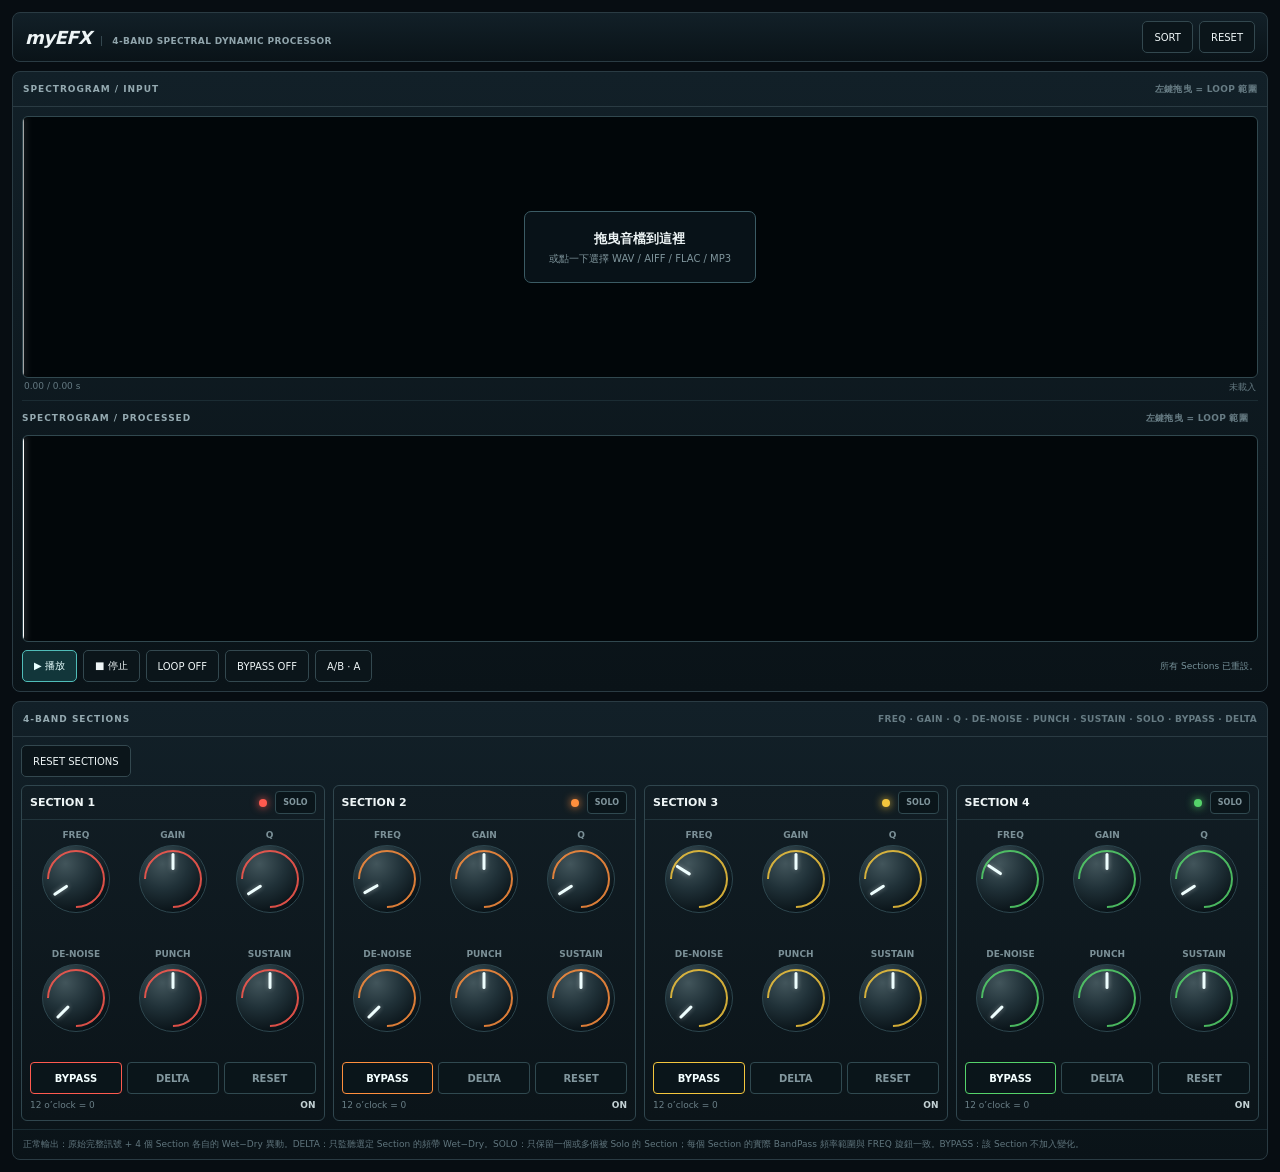
==== commit 3027482f: "Update Section frequency controls and add SOLO UI" ====
--- a/WebTester/index-fixed.html
+++ b/WebTester/index-fixed.html
@@ -5,29 +5,45 @@
 <meta name="viewport" content="width=device-width,initial-scale=1">
 <title>myEFX — 4-Band Spectral Dynamic Processor</title>
 <style>
-:root{--bg:#070d12;--panel:#0d171e;--line:#2a3b43;--text:#eef5f6;--accent:#6de7df;--b1:#ff5a4f;--b2:#ff8f3d;--b3:#f4c63d;--b4:#55d36a}*{box-sizing:border-box}html,body{margin:0;background:var(--bg);color:var(--text);font-family:system-ui,-apple-system,BlinkMacSystemFont,"Segoe UI","SF Pro Display","SF Pro Text","Helvetica Neue",Arial,"Noto Sans TC",sans-serif}body{padding:12px}.app{max-width:1580px;margin:auto}button{font:inherit;color:inherit;cursor:pointer}.topbar,.panel{border:1px solid var(--line);background:linear-gradient(180deg,#122028,#0a1318);border-radius:8px}.topbar{height:50px;display:flex;align-items:center;padding:0 12px;gap:12px}.brand{font-weight:900;font-size:18px;font-style:italic}.brand small{margin-left:10px;padding-left:10px;border-left:1px solid #34474f;color:#91a5ac;font-size:9px;font-style:normal}.top-actions{margin-left:auto;display:flex;gap:6px}.top-actions button,.transport button,.section-tools button{height:32px;padding:0 11px;border:1px solid #33484f;background:#0b151a;border-radius:5px;font-size:10px}.active{border-color:#d9aa55!important;background:#312613!important;color:#ffe8b0!important}.panel{margin-top:9px;overflow:hidden}.head{height:35px;padding:0 10px;display:flex;align-items:center;border-bottom:1px solid var(--line);font-size:9px;font-weight:900;letter-spacing:.11em;color:#95aab1}.head span{margin-left:auto;color:#677c84;font-weight:600;letter-spacing:.03em}.spec-wrap{padding:9px}.spec-frame{position:relative;background:#02070a;border:1px solid #31484f;border-radius:6px;overflow:hidden;user-select:none}.spec{display:block;width:100%;height:260px}.drop-ui{position:absolute;inset:0;display:flex;align-items:center;justify-content:center;z-index:6;background:rgba(2,7,10,.36)}.drop-card{padding:16px 24px;border:1px solid #3b5b64;border-radius:7px;background:#081218;cursor:pointer;text-align:center}.drop-card b{font-size:13px}.drop-card div{margin-top:4px;color:#7e949b;font-size:10px}.cursor{position:absolute;top:0;bottom:0;width:1px;background:#fff;box-shadow:0 0 7px rgba(255,255,255,.85);pointer-events:none;z-index:4}.range{position:absolute;top:0;bottom:0;left:0;width:0;background:rgba(109,231,223,.16);border-left:1px solid #6de7df;border-right:1px solid #6de7df;z-index:3;pointer-events:none;opacity:0}.range.show{opacity:1}.meta{display:flex;justify-content:space-between;padding:3px 2px 0;color:#657a82;font-size:9px}.processed .spec{height:205px}.transport{display:flex;gap:6px;align-items:center;margin-top:8px;flex-wrap:wrap}.transport .primary{border-color:#50bdb9;background:#12363a;color:#e8ffff}.status{margin-left:auto;color:#769098;font-size:9px;max-width:60%;overflow:hidden;text-overflow:ellipsis;white-space:nowrap}.section-tools{padding:8px;display:flex;gap:6px}.band-grid{display:grid;grid-template-columns:repeat(4,minmax(0,1fr));gap:8px;padding:0 8px 8px}.band{border:1px solid #30464e;border-radius:6px;background:linear-gradient(180deg,#111d24,#0b1419);overflow:hidden;min-width:0}.b1{--bc:var(--b1)}.b2{--bc:var(--b2)}.b3{--bc:var(--b3)}.b4{--bc:var(--b4)}.band-head{height:34px;display:flex;align-items:center;padding:0 10px;border-bottom:1px solid #22353c}.bnum{font-size:11px;font-weight:900}.bdot{width:8px;height:8px;border-radius:50%;margin-left:auto;background:var(--bc);box-shadow:0 0 9px var(--bc)}.band-body{padding:10px 8px}.knob-grid{display:grid;grid-template-columns:repeat(3,1fr);gap:14px 5px}.ctrl{text-align:center;min-height:104px}.ctrl label{display:block;margin-bottom:5px;color:#7b9097;font-size:9px;font-weight:800}.knob{position:relative;width:68px;height:68px;margin:auto;border-radius:50%;border:1px solid #2d464e;background:radial-gradient(circle at 34% 27%,#42555b,#203138 39%,#081116 78%);cursor:ns-resize;touch-action:none}.knob:hover,.knob.active{border-color:var(--bc)}.knob:before{content:"";position:absolute;inset:4px;border-radius:50%;border:2px solid color-mix(in srgb,var(--bc) 85%,transparent);border-left-color:transparent;transform:rotate(-45deg)}.knob-pointer{position:absolute;left:50%;top:7px;width:3px;height:17px;border-radius:2px;background:#eefefe;transform-origin:50% 27px;box-shadow:0 0 5px #fff6;pointer-events:none}.knob-readout{height:17px;margin-top:5px;color:#d9e7e9;font-size:10px;font-weight:800;opacity:0;transform:translateY(-2px);transition:opacity .12s,transform .12s}.knob-readout.show{opacity:1;transform:translateY(0)}.knob-input{display:none}.band-buttons{display:grid;grid-template-columns:repeat(3,1fr);gap:5px;margin-top:8px}.band-buttons button{height:32px;border:1px solid #304950;background:#0a151a;border-radius:4px;font-size:10px;font-weight:800;color:#82979e}.band-buttons button:hover{border-color:var(--bc);color:#edf9fa}.band-byp.on{border-color:var(--bc);color:#f4ffff}.band-byp.off{border-color:#6a3f3f!important;color:#cf8f8f!important;background:#1b1010!important}.value-line{display:flex;justify-content:space-between;margin-top:6px;color:#6a7f87;font-size:9px}.value-line span:last-child{color:#c4d2d5;font-weight:900}.note{padding:8px 10px;border-top:1px solid #1a2c33;color:#60757d;font-size:9px}@media(max-width:1050px){.band-grid{grid-template-columns:repeat(2,minmax(0,1fr))}}@media(max-width:720px){body{padding:7px}.band-grid{grid-template-columns:1fr}.spec{height:205px}.processed .spec{height:165px}.status{width:100%;max-width:100%;margin-left:0}}
+:root{--bg:#070d12;--panel:#0d171e;--line:#2a3b43;--text:#eef5f6;--muted:#82939a;--accent:#6de7df;--b1:#ff5a4f;--b2:#ff8f3d;--b3:#f4c63d;--b4:#55d36a}
+*{box-sizing:border-box}html,body{margin:0;background:var(--bg);color:var(--text);font-family:system-ui,-apple-system,BlinkMacSystemFont,"Segoe UI","SF Pro Display","SF Pro Text","Helvetica Neue",Arial,"Noto Sans TC",sans-serif}body{padding:12px}.app{max-width:1580px;margin:auto}button{font:inherit;color:inherit;cursor:pointer}.topbar,.panel{border:1px solid var(--line);background:linear-gradient(180deg,#122028,#0a1318);border-radius:8px}.topbar{height:50px;display:flex;align-items:center;padding:0 12px;gap:12px}.brand{font-weight:900;font-size:18px;font-style:italic;letter-spacing:-.03em}.brand small{margin-left:10px;padding-left:10px;border-left:1px solid #34474f;color:#91a5ac;font-size:9px;font-style:normal;letter-spacing:.04em}.top-actions{margin-left:auto;display:flex;gap:6px}.top-actions button,.transport button,.section-tools button{height:32px;padding:0 11px;border:1px solid #33484f;background:#0b151a;border-radius:5px;font-size:10px}.active{border-color:#d9aa55!important;background:#312613!important;color:#ffe8b0!important}.panel{margin-top:9px;overflow:hidden}.head{height:35px;padding:0 10px;display:flex;align-items:center;border-bottom:1px solid var(--line);font-size:9px;font-weight:900;letter-spacing:.11em;color:#95aab1}.head span{margin-left:auto;color:#677c84;font-weight:600;letter-spacing:.03em}.spec-wrap{padding:9px}.spec-frame{position:relative;background:#02070a;border:1px solid #31484f;border-radius:6px;overflow:hidden;user-select:none}.spec{display:block;width:100%;height:260px}.drop-ui{position:absolute;inset:0;display:flex;align-items:center;justify-content:center;z-index:6;background:rgba(2,7,10,.36)}.drop-card{padding:16px 24px;border:1px solid #3b5b64;border-radius:7px;background:#081218;cursor:pointer;text-align:center}.drop-card b{font-size:13px}.drop-card div{margin-top:4px;color:#7e949b;font-size:10px}.cursor{position:absolute;top:0;bottom:0;width:1px;background:#fff;box-shadow:0 0 7px rgba(255,255,255,.85);pointer-events:none;z-index:4}.range{position:absolute;top:0;bottom:0;left:0;width:0;background:rgba(109,231,223,.16);border-left:1px solid #6de7df;border-right:1px solid #6de7df;z-index:3;pointer-events:none;opacity:0}.range.show{opacity:1}.meta{display:flex;justify-content:space-between;padding:3px 2px 0;color:#657a82;font-size:9px}.processed .spec{height:205px}.transport{display:flex;gap:6px;align-items:center;margin-top:8px;flex-wrap:wrap}.transport .primary{border-color:#50bdb9;background:#12363a;color:#e8ffff}.status{margin-left:auto;color:#769098;font-size:9px;max-width:60%;overflow:hidden;text-overflow:ellipsis;white-space:nowrap}.section-tools{padding:8px;display:flex;gap:6px}.band-grid{display:grid;grid-template-columns:repeat(4,minmax(0,1fr));gap:8px;padding:0 8px 8px}.band{border:1px solid #30464e;border-radius:6px;background:linear-gradient(180deg,#111d24,#0b1419);overflow:hidden;min-width:0}.b1{--bc:var(--b1)}.b2{--bc:var(--b2)}.b3{--bc:var(--b3)}.b4{--bc:var(--b4)}.band-head{height:34px;display:flex;align-items:center;padding:0 8px;gap:8px;border-bottom:1px solid #22353c}.bnum{font-size:11px;font-weight:900}.bdot{width:8px;height:8px;border-radius:50%;margin-left:auto;background:var(--bc);box-shadow:0 0 9px var(--bc)}.solo{height:23px;padding:0 7px;border:1px solid #304950;background:#0a151a;border-radius:4px;color:#81969d;font-size:8px;font-weight:900}.solo.active{border-color:var(--bc)!important;background:#241d12!important;color:#ffe8b0!important}.band-body{padding:10px 8px}.knob-grid{display:grid;grid-template-columns:repeat(3,1fr);gap:14px 5px}.ctrl{text-align:center;min-height:104px}.ctrl label{display:block;margin-bottom:5px;color:#7b9097;font-size:9px;font-weight:800}.knob{position:relative;width:68px;height:68px;margin:auto;border-radius:50%;border:1px solid #2d464e;background:radial-gradient(circle at 34% 27%,#42555b,#203138 39%,#081116 78%);cursor:ns-resize;touch-action:none}.knob:hover,.knob.active{border-color:var(--bc)}.knob:before{content:"";position:absolute;inset:4px;border-radius:50%;border:2px solid color-mix(in srgb,var(--bc) 85%,transparent);border-left-color:transparent;transform:rotate(-45deg)}.knob-pointer{position:absolute;left:50%;top:7px;width:3px;height:17px;border-radius:2px;background:#eefefe;transform-origin:50% 27px;box-shadow:0 0 5px #fff6;pointer-events:none}.knob-readout{height:17px;margin-top:5px;color:#d9e7e9;font-size:10px;font-weight:800;opacity:0;transform:translateY(-2px);transition:opacity .12s,transform .12s}.knob-readout.show{opacity:1;transform:translateY(0)}.knob-input{display:none}.band-buttons{display:grid;grid-template-columns:repeat(3,1fr);gap:5px;margin-top:8px}.band-buttons button{height:32px;border:1px solid #304950;background:#0a151a;border-radius:4px;font-size:10px;font-weight:800;color:#82979e}.band-buttons button:hover{border-color:var(--bc);color:#edf9fa}.band-byp.on{border-color:var(--bc);color:#f4ffff}.band-byp.off{border-color:#6a3f3f!important;color:#cf8f8f!important;background:#1b1010!important}.value-line{display:flex;justify-content:space-between;margin-top:6px;color:#6a7f87;font-size:9px}.value-line span:last-child{color:#c4d2d5;font-weight:900}.note{padding:8px 10px;border-top:1px solid #1a2c33;color:#60757d;font-size:9px}
+@media(max-width:1050px){.band-grid{grid-template-columns:repeat(2,minmax(0,1fr))}}@media(max-width:720px){body{padding:7px}.band-grid{grid-template-columns:1fr}.spec{height:205px}.processed .spec{height:165px}.status{width:100%;max-width:100%;margin-left:0}}
 </style>
 </head>
 <body>
 <div class="app">
 <header class="topbar"><div class="brand">myEFX<small>4-BAND SPECTRAL DYNAMIC PROCESSOR</small></div><div class="top-actions"><button id="sortBtn" type="button">SORT</button><button id="resetAll" type="button">RESET</button></div></header>
-<section class="panel"><div class="head">SPECTROGRAM / INPUT <span>左鍵拖曳 = LOOP 範圍</span></div><div class="spec-wrap">
+<section class="panel">
+<div class="head">SPECTROGRAM / INPUT <span>左鍵拖曳 = LOOP 範圍</span></div>
+<div class="spec-wrap">
 <div class="spec-frame" id="inputFrame"><canvas class="spec" id="specIn"></canvas><div class="range" id="rangeIn"></div><div class="cursor" id="cursorIn"></div><div class="drop-ui" id="dropUi"><label class="drop-card" for="file"><b>拖曳音檔到這裡</b><div>或點一下選擇 WAV / AIFF / FLAC / MP3</div></label><input id="file" type="file" accept="audio/*,.wav,.wave,.aif,.aiff,.flac,.mp3,.m4a,.ogg" hidden></div></div>
 <div class="meta"><span id="time">0.00 / 0.00 s</span><span id="fileInfo">未載入</span></div>
 <div class="head" style="margin-top:6px;border:0;border-top:1px solid #1b2c33;padding-left:0">SPECTROGRAM / PROCESSED <span>左鍵拖曳 = LOOP 範圍</span></div>
 <div class="spec-frame processed" id="outputFrame"><canvas class="spec" id="specOut"></canvas><div class="range" id="rangeOut"></div><div class="cursor" id="cursorOut"></div></div>
 <div class="transport"><button class="primary" id="play" type="button">▶ 播放</button><button id="stop" type="button">■ 停止</button><button id="loop" type="button">LOOP OFF</button><button id="bypassAll" type="button">BYPASS OFF</button><button id="ab" type="button">A/B · A</button><div class="status" id="status">尚未載入音檔。</div></div>
 </div></section>
-<section class="panel"><div class="head">4-BAND SECTIONS <span>FREQ · GAIN · Q · DE-NOISE · PUNCH · SUSTAIN · BYPASS · DELTA</span></div><div class="section-tools"><button id="resetBands" type="button">RESET SECTIONS</button></div><div class="band-grid">
-<article class="band b1" data-band="1"><div class="band-head"><span class="bnum">SECTION 1</span><span class="bdot"></span></div><div class="band-body"><div class="knob-grid"></div><div class="band-buttons"><button class="band-byp on" id="byp1" data-action="bypass" type="button">BYPASS</button><button data-action="delta" type="button">DELTA</button><button data-action="reset" type="button">RESET</button></div><div class="value-line"><span>12 o’clock = 0</span><span class="state">ON</span></div></div></article>
-<article class="band b2" data-band="2"><div class="band-head"><span class="bnum">SECTION 2</span><span class="bdot"></span></div><div class="band-body"><div class="knob-grid"></div><div class="band-buttons"><button class="band-byp on" id="byp2" data-action="bypass" type="button">BYPASS</button><button data-action="delta" type="button">DELTA</button><button data-action="reset" type="button">RESET</button></div><div class="value-line"><span>12 o’clock = 0</span><span class="state">ON</span></div></div></article>
-<article class="band b3" data-band="3"><div class="band-head"><span class="bnum">SECTION 3</span><span class="bdot"></span></div><div class="band-body"><div class="knob-grid"></div><div class="band-buttons"><button class="band-byp on" id="byp3" data-action="bypass" type="button">BYPASS</button><button data-action="delta" type="button">DELTA</button><button data-action="reset" type="button">RESET</button></div><div class="value-line"><span>12 o’clock = 0</span><span class="state">ON</span></div></div></article>
-<article class="band b4" data-band="4"><div class="band-head"><span class="bnum">SECTION 4</span><span class="bdot"></span></div><div class="band-body"><div class="knob-grid"></div><div class="band-buttons"><button class="band-byp on" id="byp4" data-action="bypass" type="button">BYPASS</button><button data-action="delta" type="button">DELTA</button><button data-action="reset" type="button">RESET</button></div><div class="value-line"><span>12 o’clock = 0</span><span class="state">ON</span></div></div></article>
-</div><div class="note">正常輸出：原始完整訊號 + 4 個 Section 各自的 Wet−Dry 異動。DELTA：只監聽選定 Section 的頻帶 Wet−Dry。BYPASS：該 Section 完全不加入變化。</div></section>
+<section class="panel"><div class="head">4-BAND SECTIONS <span>FREQ · GAIN · Q · DE-NOISE · PUNCH · SUSTAIN · SOLO · BYPASS · DELTA</span></div><div class="section-tools"><button id="resetBands" type="button">RESET SECTIONS</button></div><div class="band-grid">
+<article class="band b1" data-band="1"><div class="band-head"><span class="bnum">SECTION 1</span><span class="bdot" aria-hidden="true"></span><button class="solo" id="solo1" data-action="solo" type="button">SOLO</button></div><div class="band-body"><div class="knob-grid"></div><div class="band-buttons"><button class="band-byp on" id="byp1" data-action="bypass" type="button">BYPASS</button><button data-action="delta" type="button">DELTA</button><button data-action="reset" type="button">RESET</button></div><div class="value-line"><span>12 o’clock = 0</span><span class="state">ON</span></div></div></article>
+<article class="band b2" data-band="2"><div class="band-head"><span class="bnum">SECTION 2</span><span class="bdot" aria-hidden="true"></span><button class="solo" id="solo2" data-action="solo" type="button">SOLO</button></div><div class="band-body"><div class="knob-grid"></div><div class="band-buttons"><button class="band-byp on" id="byp2" data-action="bypass" type="button">BYPASS</button><button data-action="delta" type="button">DELTA</button><button data-action="reset" type="button">RESET</button></div><div class="value-line"><span>12 o’clock = 0</span><span class="state">ON</span></div></div></article>
+<article class="band b3" data-band="3"><div class="band-head"><span class="bnum">SECTION 3</span><span class="bdot" aria-hidden="true"></span><button class="solo" id="solo3" data-action="solo" type="button">SOLO</button></div><div class="band-body"><div class="knob-grid"></div><div class="band-buttons"><button class="band-byp on" id="byp3" data-action="bypass" type="button">BYPASS</button><button data-action="delta" type="button">DELTA</button><button data-action="reset" type="button">RESET</button></div><div class="value-line"><span>12 o’clock = 0</span><span class="state">ON</span></div></div></article>
+<article class="band b4" data-band="4"><div class="band-head"><span class="bnum">SECTION 4</span><span class="bdot" aria-hidden="true"></span><button class="solo" id="solo4" data-action="solo" type="button">SOLO</button></div><div class="band-body"><div class="knob-grid"></div><div class="band-buttons"><button class="band-byp on" id="byp4" data-action="bypass" type="button">BYPASS</button><button data-action="delta" type="button">DELTA</button><button data-action="reset" type="button">RESET</button></div><div class="value-line"><span>12 o’clock = 0</span><span class="state">ON</span></div></div></article>
+</div><div class="note">正常輸出：原始完整訊號 + 4 個 Section 各自的 Wet−Dry 異動。DELTA：只監聽選定 Section 的頻帶 Wet−Dry。SOLO：只保留一個或多個被 Solo 的 Section；每個 Section 的實際 BandPass 頻率範圍與 FREQ 旋鈕一致。BYPASS：該 Section 不加入變化。</div></section>
 </div>
 <script>
-const KNOBS=[['FREQ','freq',20,20000,.1],['GAIN','gain',-24,24,.1],['Q','q',.1,20,.01],['DE-NOISE','denoise',0,100,1],['PUNCH','punch',-100,100,1],['SUSTAIN','sustain',-100,100,1]], FREQS=[31.5,125,1000,8000];
-for(const [i,card] of [...document.querySelectorAll('.band')].entries()){for(const [label,key,min,max,step] of KNOBS){const v=key==='freq'?FREQS[i]:key==='q'?1:0,id=key+(i+1),c=document.createElement('div');c.className='ctrl';c.innerHTML=`<label>${label}</label><div class="knob" data-target="${id}" tabindex="0"><div class="knob-pointer"></div></div><div class="knob-readout" id="${id}Out"></div><input class="knob-input" id="${id}" type="range" min="${min}" max="${max}" step="${step}" value="${v}" defaultValue="${v}">`;card.querySelector('.knob-grid').appendChild(c)}}
+const FREQ_RANGES=[[20,300,.1],[60,1200,.1],[200,3000,.1],[1000,25000,.1]];
+const KNOBS=[['FREQ','freq',0,0,.1],['GAIN','gain',-24,24,.1],['Q','q',.1,20,.01],['DE-NOISE','denoise',0,100,1],['PUNCH','punch',-100,100,1],['SUSTAIN','sustain',-100,100,1]];
+const FREQS=[31.5,125,1000,8000];
+const COMMON={gain:[-24,24,.1],q:[.1,20,.01],denoise:[0,100,1],punch:[-100,100,1],sustain:[-100,100,1]};
+for(const [i,card] of [...document.querySelectorAll('.band')].entries()){
+  const fr=FREQ_RANGES[i],grid=card.querySelector('.knob-grid');
+  for(const [label,key,min,max,step0] of KNOBS){
+    let minV=min,maxV=max,step=step0,v=key==='freq'?FREQS[i]:key==='q'?1:0;
+    if(key==='freq'){minV=fr[0];maxV=fr[1];step=fr[2]} else [minV,maxV,step]=COMMON[key];
+    const id=key+(i+1),c=document.createElement('div');c.className='ctrl';
+    c.innerHTML=`<label>${label}</label><div class="knob" data-target="${id}" tabindex="0" role="slider" aria-label="${label}"><div class="knob-pointer"></div></div><div class="knob-readout" id="${id}Out"></div><input class="knob-input" id="${id}" type="range" min="${minV}" max="${maxV}" step="${step}" value="${v}" defaultValue="${v}">`;
+    grid.appendChild(c);
+  }
+}
 </script>
-<script src="app-final.js?v=1"></script>
+<script src="app-final.js?v=2"></script>
 </body></html>
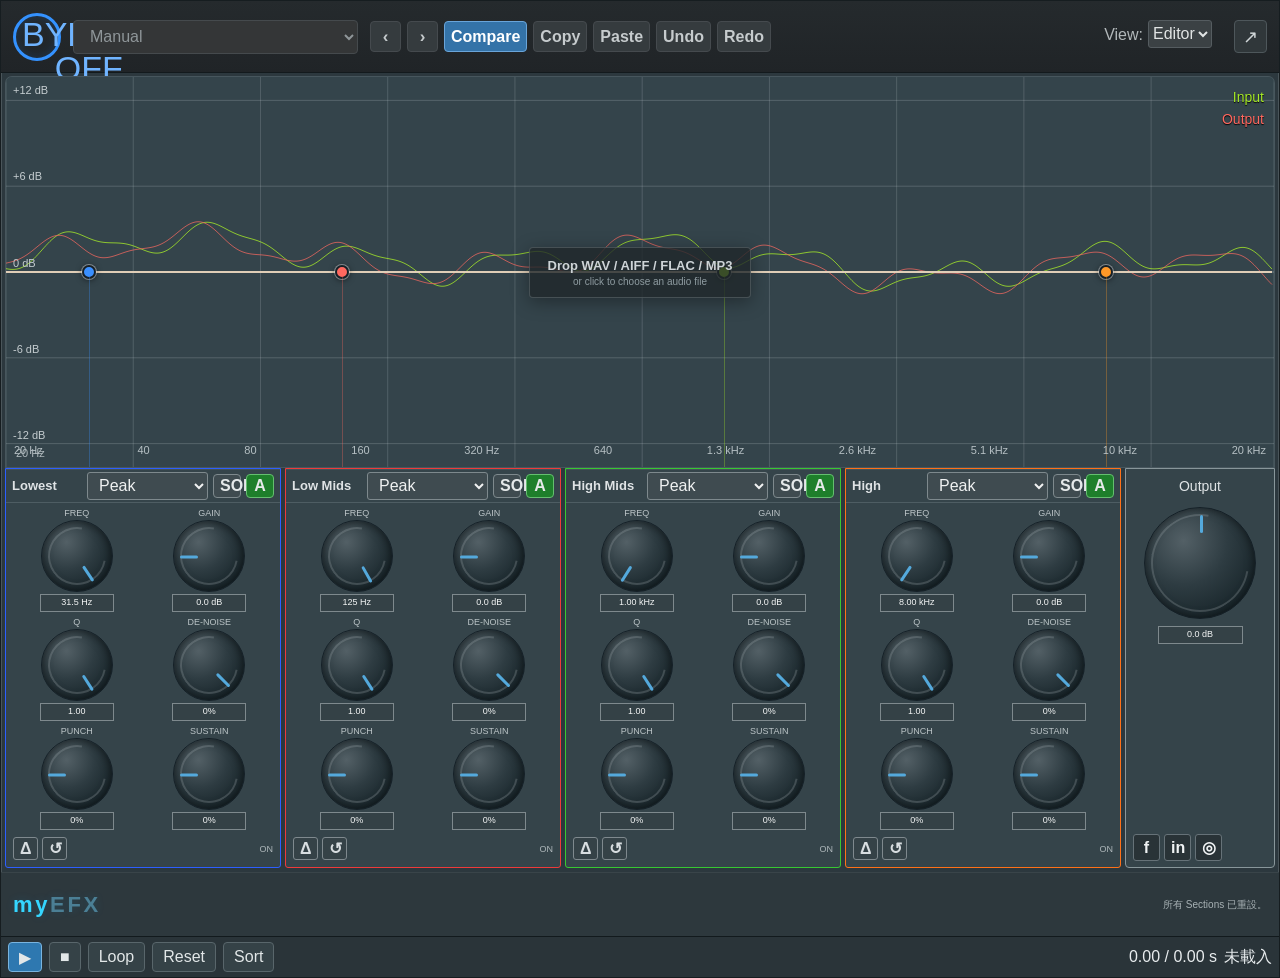
==== commit 0f0d4408: "Rebuild UI as Frequalizer-style editor" ====
--- a/WebTester/index-fixed.html
+++ b/WebTester/index-fixed.html
@@ -2,48 +2,60 @@
 <html lang="zh-Hant">
 <head>
 <meta charset="utf-8">
-<meta name="viewport" content="width=device-width,initial-scale=1">
-<title>myEFX — 4-Band Spectral Dynamic Processor</title>
+<meta name="viewport" content="width=device-width,initial-scale=1,viewport-fit=cover">
+<title>myEFX — Frequalizer-style UI</title>
 <style>
-:root{--bg:#070d12;--panel:#0d171e;--line:#2a3b43;--text:#eef5f6;--muted:#82939a;--accent:#6de7df;--b1:#ff5a4f;--b2:#ff8f3d;--b3:#f4c63d;--b4:#55d36a}
-*{box-sizing:border-box}html,body{margin:0;background:var(--bg);color:var(--text);font-family:system-ui,-apple-system,BlinkMacSystemFont,"Segoe UI","SF Pro Display","SF Pro Text","Helvetica Neue",Arial,"Noto Sans TC",sans-serif}body{padding:12px}.app{max-width:1580px;margin:auto}button{font:inherit;color:inherit;cursor:pointer}.topbar,.panel{border:1px solid var(--line);background:linear-gradient(180deg,#122028,#0a1318);border-radius:8px}.topbar{height:50px;display:flex;align-items:center;padding:0 12px;gap:12px}.brand{font-weight:900;font-size:18px;font-style:italic;letter-spacing:-.03em}.brand small{margin-left:10px;padding-left:10px;border-left:1px solid #34474f;color:#91a5ac;font-size:9px;font-style:normal;letter-spacing:.04em}.top-actions{margin-left:auto;display:flex;gap:6px}.top-actions button,.transport button,.section-tools button{height:32px;padding:0 11px;border:1px solid #33484f;background:#0b151a;border-radius:5px;font-size:10px}.active{border-color:#d9aa55!important;background:#312613!important;color:#ffe8b0!important}.panel{margin-top:9px;overflow:hidden}.head{height:35px;padding:0 10px;display:flex;align-items:center;border-bottom:1px solid var(--line);font-size:9px;font-weight:900;letter-spacing:.11em;color:#95aab1}.head span{margin-left:auto;color:#677c84;font-weight:600;letter-spacing:.03em}.spec-wrap{padding:9px}.spec-frame{position:relative;background:#02070a;border:1px solid #31484f;border-radius:6px;overflow:hidden;user-select:none}.spec{display:block;width:100%;height:260px}.drop-ui{position:absolute;inset:0;display:flex;align-items:center;justify-content:center;z-index:6;background:rgba(2,7,10,.36)}.drop-card{padding:16px 24px;border:1px solid #3b5b64;border-radius:7px;background:#081218;cursor:pointer;text-align:center}.drop-card b{font-size:13px}.drop-card div{margin-top:4px;color:#7e949b;font-size:10px}.cursor{position:absolute;top:0;bottom:0;width:1px;background:#fff;box-shadow:0 0 7px rgba(255,255,255,.85);pointer-events:none;z-index:4}.range{position:absolute;top:0;bottom:0;left:0;width:0;background:rgba(109,231,223,.16);border-left:1px solid #6de7df;border-right:1px solid #6de7df;z-index:3;pointer-events:none;opacity:0}.range.show{opacity:1}.meta{display:flex;justify-content:space-between;padding:3px 2px 0;color:#657a82;font-size:9px}.processed .spec{height:205px}.transport{display:flex;gap:6px;align-items:center;margin-top:8px;flex-wrap:wrap}.transport .primary{border-color:#50bdb9;background:#12363a;color:#e8ffff}.status{margin-left:auto;color:#769098;font-size:9px;max-width:60%;overflow:hidden;text-overflow:ellipsis;white-space:nowrap}.section-tools{padding:8px;display:flex;gap:6px}.band-grid{display:grid;grid-template-columns:repeat(4,minmax(0,1fr));gap:8px;padding:0 8px 8px}.band{border:1px solid #30464e;border-radius:6px;background:linear-gradient(180deg,#111d24,#0b1419);overflow:hidden;min-width:0}.b1{--bc:var(--b1)}.b2{--bc:var(--b2)}.b3{--bc:var(--b3)}.b4{--bc:var(--b4)}.band-head{height:34px;display:flex;align-items:center;padding:0 8px;gap:8px;border-bottom:1px solid #22353c}.bnum{font-size:11px;font-weight:900}.bdot{width:8px;height:8px;border-radius:50%;margin-left:auto;background:var(--bc);box-shadow:0 0 9px var(--bc)}.solo{height:23px;padding:0 7px;border:1px solid #304950;background:#0a151a;border-radius:4px;color:#81969d;font-size:8px;font-weight:900}.solo.active{border-color:var(--bc)!important;background:#241d12!important;color:#ffe8b0!important}.band-body{padding:10px 8px}.knob-grid{display:grid;grid-template-columns:repeat(3,1fr);gap:14px 5px}.ctrl{text-align:center;min-height:104px}.ctrl label{display:block;margin-bottom:5px;color:#7b9097;font-size:9px;font-weight:800}.knob{position:relative;width:68px;height:68px;margin:auto;border-radius:50%;border:1px solid #2d464e;background:radial-gradient(circle at 34% 27%,#42555b,#203138 39%,#081116 78%);cursor:ns-resize;touch-action:none}.knob:hover,.knob.active{border-color:var(--bc)}.knob:before{content:"";position:absolute;inset:4px;border-radius:50%;border:2px solid color-mix(in srgb,var(--bc) 85%,transparent);border-left-color:transparent;transform:rotate(-45deg)}.knob-pointer{position:absolute;left:50%;top:7px;width:3px;height:17px;border-radius:2px;background:#eefefe;transform-origin:50% 27px;box-shadow:0 0 5px #fff6;pointer-events:none}.knob-readout{height:17px;margin-top:5px;color:#d9e7e9;font-size:10px;font-weight:800;opacity:0;transform:translateY(-2px);transition:opacity .12s,transform .12s}.knob-readout.show{opacity:1;transform:translateY(0)}.knob-input{display:none}.band-buttons{display:grid;grid-template-columns:repeat(3,1fr);gap:5px;margin-top:8px}.band-buttons button{height:32px;border:1px solid #304950;background:#0a151a;border-radius:4px;font-size:10px;font-weight:800;color:#82979e}.band-buttons button:hover{border-color:var(--bc);color:#edf9fa}.band-byp.on{border-color:var(--bc);color:#f4ffff}.band-byp.off{border-color:#6a3f3f!important;color:#cf8f8f!important;background:#1b1010!important}.value-line{display:flex;justify-content:space-between;margin-top:6px;color:#6a7f87;font-size:9px}.value-line span:last-child{color:#c4d2d5;font-weight:900}.note{padding:8px 10px;border-top:1px solid #1a2c33;color:#60757d;font-size:9px}
-@media(max-width:1050px){.band-grid{grid-template-columns:repeat(2,minmax(0,1fr))}}@media(max-width:720px){body{padding:7px}.band-grid{grid-template-columns:1fr}.spec{height:205px}.processed .spec{height:165px}.status{width:100%;max-width:100%;margin-left:0}}
+:root{--bg:#252b2f;--panel:#2f3a40;--panel2:#344249;--edge:#172127;--grid:#9da9ae33;--text:#e8ecee;--muted:#aeb8bc;--blue:#3a8fff;--green:#75ff19;--red:#ff685f;--orange:#ff9828;--lime:#a6ea27;--gold:#ffbf2a;--cyan:#43c8ff;--shadow:0 4px 18px rgba(0,0,0,.35)}
+*{box-sizing:border-box}html,body{margin:0;min-height:100%;background:#202629;color:var(--text);font-family:Arial,Helvetica,sans-serif;overflow-x:hidden}button,input,select{font:inherit}.app{width:min(1600px,100vw);min-height:100vh;margin:auto;background:#2c383e;border:1px solid #161d20;box-shadow:0 0 0 1px #4a555a inset,0 18px 60px rgba(0,0,0,.45)}
+.topbar{height:72px;display:flex;align-items:center;gap:12px;padding:7px 12px;background:linear-gradient(#252a2d,#202427);border-bottom:1px solid #131a1d}.power{width:48px;height:48px;border-radius:50%;border:3px solid #3492ff;background:transparent;color:#70b4ff;font-size:34px;line-height:1;display:grid;place-items:center;box-shadow:0 0 12px #167eff2e inset;cursor:pointer}.preset{height:34px;min-width:285px;padding:0 34px 0 12px;border:1px solid #454a4d;border-radius:4px;background:#343637;color:#8f9699;font-size:16px;appearance:auto}.tools{display:flex;align-items:center;gap:6px}.tool{height:31px;min-width:45px;border:1px solid #454a4e;border-radius:4px;background:#353b3e;color:#c6cbcd;font-weight:700;cursor:pointer}.tool.small{min-width:31px;font-size:17px}.tool.active{background:#3473a8;border-color:#6aa5d9;color:#fff}.grow{flex:1}.view{height:34px;padding:0 10px;border:0;background:transparent;color:#b2b8ba}.view select{margin-left:5px;height:28px;background:#3b4144;color:#e1e4e4;border:1px solid #555c60;border-radius:3px}.link{width:33px;height:33px;border:1px solid #4e575b;background:#30373a;border-radius:4px;color:#d0d6d8;font-size:18px}
+.graph-wrap{position:relative;margin:3px 4px 0;background:#34444b;border:1px solid #93a0a633;border-radius:7px 7px 0 0;overflow:hidden;box-shadow:inset 0 1px #ffffff08}.graph{display:block;width:100%;height:390px;background:#34444b}.drop-ui{position:absolute;inset:0;display:flex;align-items:center;justify-content:center;pointer-events:none}.drop-card{pointer-events:auto;padding:10px 18px;border:1px solid #89979b55;border-radius:4px;background:#20272acc;color:#ced4d7;box-shadow:var(--shadow);text-align:center;display:none}.graph-wrap.empty .drop-card{display:block}.drop-card b{display:block;font-size:13px}.drop-card span{display:block;margin-top:3px;color:#8f9ca1;font-size:10px}.graph-legend{position:absolute;right:10px;top:10px;font-size:14px;line-height:1.55;text-align:right;pointer-events:none;text-shadow:0 1px 1px #000}.in-label{color:var(--lime)}.out-label{color:var(--red)}.freq-readout{position:absolute;left:10px;bottom:8px;color:#aeb8bc;font-size:11px;pointer-events:none}.graph-pointer{position:absolute;width:1px;top:0;bottom:0;background:#eaf1f33d;pointer-events:none;display:none}.node-layer{position:absolute;inset:0}.node{position:absolute;width:14px;height:14px;border-radius:50%;border:2px solid #172027;box-shadow:0 0 0 1px #fff6,0 1px 6px #0009;transform:translate(-50%,-50%);cursor:grab}.node:after{content:"";position:absolute;left:50%;top:100%;width:1px;height:999px;background:currentColor;opacity:.32;pointer-events:none}.node.dragging{cursor:grabbing;box-shadow:0 0 0 1px #fff,0 0 12px currentColor}.node.n1{background:var(--blue);color:var(--blue)}.node.n2{background:var(--red);color:var(--red)}.node.n3{background:var(--lime);color:var(--lime)}.node.n4{background:var(--orange);color:var(--orange)}
+.hidden-canvas{display:none}.axis{position:absolute;left:0;right:0;bottom:0;height:29px;padding:6px 8px 0;color:#b6c0c4;font-size:11px;display:flex;justify-content:space-between;pointer-events:none}.ylabels{position:absolute;left:7px;top:7px;bottom:26px;display:flex;flex-direction:column;justify-content:space-between;color:#c5cdd0;font-size:11px;pointer-events:none}
+.bottom{display:grid;grid-template-columns:repeat(4,minmax(0,1fr)) 150px;gap:4px;padding:0 4px 4px}.band{min-width:0;position:relative;background:#35444a;border:1px solid var(--bc);border-radius:0 0 3px 3px;box-shadow:inset 0 1px #ffffff12}.band.b1{--bc:#2d5fff}.band.b2{--bc:#ef3a3a}.band.b3{--bc:#37c832}.band.b4{--bc:#ff7118}.band-head{height:34px;display:flex;align-items:center;gap:5px;padding:3px 6px;border-bottom:1px solid #81909655;color:#dfe3e5}.band-title{font-weight:700;font-size:13px;min-width:70px}.filter{flex:1;min-width:0;height:28px;border:1px solid #7e898d;background:#3f4b50;color:#f0f2f2;border-radius:3px;padding:0 7px}.micro{width:28px;height:24px;border:1px solid #7e898d;background:#3f4b50;color:#e5e9ea;border-radius:4px;font-weight:800;cursor:pointer}.micro.on{background:#1e7f2b;border-color:#65be70}.band-body{padding:5px 7px 7px;display:grid;grid-template-columns:repeat(2,1fr);gap:5px}.ctrl{min-width:0;text-align:center}.ctrl label{font-size:9px;color:#bcc5c8;display:block;margin-bottom:2px}.knob{width:72px;height:72px;margin:auto;border-radius:50%;border:1px solid #152027;background:radial-gradient(circle at 35% 30%,#536066,#2e3c42 42%,#19262b 77%);position:relative;cursor:ns-resize;touch-action:none;box-shadow:inset 0 0 10px rgba(0,0,0,.55)}.knob:before{content:"";position:absolute;inset:6px;border-radius:50%;border:2px solid #a5afb3;opacity:.26;border-right-color:transparent;transform:rotate(-35deg)}.knob-pointer{position:absolute;left:50%;top:7px;width:3px;height:18px;border-radius:3px;background:#54a9dc;transform-origin:50% 29px}.knob-readout{margin:2px auto 0;min-height:18px;width:74px;padding:2px 3px;border:1px solid #7e898d;background:#344146;color:#f4f6f6;font-size:9px}.band-foot{display:flex;align-items:center;justify-content:space-between;padding:0 7px 7px}.foot-left{display:flex;gap:4px}.round{width:25px;height:23px;border-radius:3px;border:1px solid #7f898e;background:#354247;color:#d8dde0;font-weight:800;cursor:pointer}.round.active{background:#39a139;border-color:#79d87b}.round.off{background:#69333a;border-color:#e2747b}.utility{font-size:9px;color:#afb8bb}.band-buttons{display:none}
+.output{background:#35444a;border:1px solid #88969a;border-radius:0 0 4px 4px;position:relative;min-height:302px;padding:9px 8px}.output-title{font-size:14px;color:#dfe4e6;text-align:center;margin-bottom:4px}.out-knob{width:112px;height:112px;margin:13px auto 7px}.out-readout{width:85px;margin:auto;text-align:center}.social-row{display:flex;gap:4px;position:absolute;left:7px;right:7px;bottom:6px}.social{width:27px;height:27px;border:1px solid #667278;background:#293337;color:#f0f3f4;border-radius:3px;font-weight:800}
+.branding{height:64px;display:flex;align-items:center;justify-content:space-between;padding:0 12px;border-top:1px solid #69757a33;background:#2d383d}.brand{font-size:22px;letter-spacing:.12em;font-weight:800;color:#35d6ff;text-shadow:0 0 10px #00aaff22}.brand span{color:#4b7f95}.statusbar{font-size:10px;color:#a8b2b5}.transport{display:flex;align-items:center;gap:7px;padding:5px 7px;background:#2a3439;border-top:1px solid #121a1d}.transport button{height:30px;border:1px solid #59666b;background:#354247;color:#e2e7e8;border-radius:4px;padding:0 10px}.transport .primary{background:#2e78b0;border-color:#79b4df}.transport .spacer{flex:1}
+@media(max-width:1100px){.bottom{grid-template-columns:repeat(2,minmax(0,1fr))}.output{grid-column:1/-1;min-height:180px}.topbar{flex-wrap:wrap;height:auto}.preset{min-width:180px}.graph{height:340px}}@media(max-width:720px){.bottom{grid-template-columns:1fr}.output{grid-column:auto}.graph{height:285px}.topbar{gap:6px}.preset{min-width:140px}.band-body{grid-template-columns:repeat(3,1fr)}.knob{width:58px;height:58px}.out-knob{width:90px;height:90px}.brand{font-size:17px}}
 </style>
 </head>
 <body>
 <div class="app">
-<header class="topbar"><div class="brand">myEFX<small>4-BAND SPECTRAL DYNAMIC PROCESSOR</small></div><div class="top-actions"><button id="sortBtn" type="button">SORT</button><button id="resetAll" type="button">RESET</button></div></header>
-<section class="panel">
-<div class="head">SPECTROGRAM / INPUT <span>左鍵拖曳 = LOOP 範圍</span></div>
-<div class="spec-wrap">
-<div class="spec-frame" id="inputFrame"><canvas class="spec" id="specIn"></canvas><div class="range" id="rangeIn"></div><div class="cursor" id="cursorIn"></div><div class="drop-ui" id="dropUi"><label class="drop-card" for="file"><b>拖曳音檔到這裡</b><div>或點一下選擇 WAV / AIFF / FLAC / MP3</div></label><input id="file" type="file" accept="audio/*,.wav,.wave,.aif,.aiff,.flac,.mp3,.m4a,.ogg" hidden></div></div>
-<div class="meta"><span id="time">0.00 / 0.00 s</span><span id="fileInfo">未載入</span></div>
-<div class="head" style="margin-top:6px;border:0;border-top:1px solid #1b2c33;padding-left:0">SPECTROGRAM / PROCESSED <span>左鍵拖曳 = LOOP 範圍</span></div>
-<div class="spec-frame processed" id="outputFrame"><canvas class="spec" id="specOut"></canvas><div class="range" id="rangeOut"></div><div class="cursor" id="cursorOut"></div></div>
-<div class="transport"><button class="primary" id="play" type="button">▶ 播放</button><button id="stop" type="button">■ 停止</button><button id="loop" type="button">LOOP OFF</button><button id="bypassAll" type="button">BYPASS OFF</button><button id="ab" type="button">A/B · A</button><div class="status" id="status">尚未載入音檔。</div></div>
-</div></section>
-<section class="panel"><div class="head">4-BAND SECTIONS <span>FREQ · GAIN · Q · DE-NOISE · PUNCH · SUSTAIN · SOLO · BYPASS · DELTA</span></div><div class="section-tools"><button id="resetBands" type="button">RESET SECTIONS</button></div><div class="band-grid">
-<article class="band b1" data-band="1"><div class="band-head"><span class="bnum">SECTION 1</span><span class="bdot" aria-hidden="true"></span><button class="solo" id="solo1" data-action="solo" type="button">SOLO</button></div><div class="band-body"><div class="knob-grid"></div><div class="band-buttons"><button class="band-byp on" id="byp1" data-action="bypass" type="button">BYPASS</button><button data-action="delta" type="button">DELTA</button><button data-action="reset" type="button">RESET</button></div><div class="value-line"><span>12 o’clock = 0</span><span class="state">ON</span></div></div></article>
-<article class="band b2" data-band="2"><div class="band-head"><span class="bnum">SECTION 2</span><span class="bdot" aria-hidden="true"></span><button class="solo" id="solo2" data-action="solo" type="button">SOLO</button></div><div class="band-body"><div class="knob-grid"></div><div class="band-buttons"><button class="band-byp on" id="byp2" data-action="bypass" type="button">BYPASS</button><button data-action="delta" type="button">DELTA</button><button data-action="reset" type="button">RESET</button></div><div class="value-line"><span>12 o’clock = 0</span><span class="state">ON</span></div></div></article>
-<article class="band b3" data-band="3"><div class="band-head"><span class="bnum">SECTION 3</span><span class="bdot" aria-hidden="true"></span><button class="solo" id="solo3" data-action="solo" type="button">SOLO</button></div><div class="band-body"><div class="knob-grid"></div><div class="band-buttons"><button class="band-byp on" id="byp3" data-action="bypass" type="button">BYPASS</button><button data-action="delta" type="button">DELTA</button><button data-action="reset" type="button">RESET</button></div><div class="value-line"><span>12 o’clock = 0</span><span class="state">ON</span></div></div></article>
-<article class="band b4" data-band="4"><div class="band-head"><span class="bnum">SECTION 4</span><span class="bdot" aria-hidden="true"></span><button class="solo" id="solo4" data-action="solo" type="button">SOLO</button></div><div class="band-body"><div class="knob-grid"></div><div class="band-buttons"><button class="band-byp on" id="byp4" data-action="bypass" type="button">BYPASS</button><button data-action="delta" type="button">DELTA</button><button data-action="reset" type="button">RESET</button></div><div class="value-line"><span>12 o’clock = 0</span><span class="state">ON</span></div></div></article>
-</div><div class="note">正常輸出：原始完整訊號 + 4 個 Section 各自的 Wet−Dry 異動。DELTA：只監聽選定 Section 的頻帶 Wet−Dry。SOLO：只保留一個或多個被 Solo 的 Section；每個 Section 的實際 BandPass 頻率範圍與 FREQ 旋鈕一致。BYPASS：該 Section 不加入變化。</div></section>
+  <header class="topbar">
+    <button class="power" id="bypassAll" type="button" title="BYPASS ALL">⏻</button>
+    <select class="preset" id="preset"><option>Manual</option></select>
+    <div class="tools">
+      <button class="tool small" id="undo" type="button">‹</button><button class="tool small" id="redo" type="button">›</button>
+      <button class="tool active" id="ab" type="button">Compare</button>
+      <button class="tool" id="copy" type="button">Copy</button><button class="tool" id="paste" type="button">Paste</button>
+      <button class="tool" id="undo2" type="button">Undo</button><button class="tool" id="redo2" type="button">Redo</button>
+    </div>
+    <div class="grow"></div>
+    <div class="view">View:<select id="viewMode"><option>Editor</option></select></div>
+    <button class="link" id="linkBtn" type="button">↗</button>
+  </header>
+  <section class="graph-wrap empty" id="graphWrap" aria-label="EQ graph">
+    <canvas id="specIn" class="hidden-canvas"></canvas><canvas id="specOut" class="hidden-canvas"></canvas>
+    <canvas id="uiGraph" class="graph"></canvas>
+    <div class="node-layer" id="nodeLayer"></div>
+    <div class="graph-legend"><div class="in-label">Input</div><div class="out-label">Output</div></div>
+    <div class="freq-readout" id="freqReadout">20 Hz</div><div class="graph-pointer" id="graphPointer"></div>
+    <div class="ylabels"><span>+12 dB</span><span>+6 dB</span><span>0 dB</span><span>-6 dB</span><span>-12 dB</span></div>
+    <div class="axis"><span>20 Hz</span><span>40</span><span>80</span><span>160</span><span>320 Hz</span><span>640</span><span>1.3 kHz</span><span>2.6 kHz</span><span>5.1 kHz</span><span>10 kHz</span><span>20 kHz</span></div>
+    <div class="drop-ui" id="dropUi"><label class="drop-card" for="file"><b>Drop WAV / AIFF / FLAC / MP3</b><span>or click to choose an audio file</span></label><input id="file" type="file" accept="audio/*,.wav,.wave,.aif,.aiff,.flac,.mp3,.m4a,.ogg" hidden></div>
+    <div class="drop-target" id="inputFrame" style="position:absolute;inset:0;pointer-events:none"></div>
+    <div id="outputFrame" style="display:none"></div><div id="rangeIn" style="display:none"></div><div id="rangeOut" style="display:none"></div><div id="cursorIn" style="display:none"></div><div id="cursorOut" style="display:none"></div>
+  </section>
+  <section class="bottom">
+    <article class="band b1" data-band="1"><div class="band-head"><span class="band-title">Lowest</span><select class="filter" data-filter="1"><option>Peak</option></select><button class="micro" id="solo1" data-action="solo" type="button">S</button><button class="micro on band-byp" id="byp1" data-action="bypass" type="button">A</button></div><div class="band-body"></div><div class="band-foot"><div class="foot-left"><button class="round" data-action="delta" type="button">Δ</button><button class="round" data-action="reset" type="button">↺</button></div><span class="utility state">ON</span></div></article>
+    <article class="band b2" data-band="2"><div class="band-head"><span class="band-title">Low Mids</span><select class="filter" data-filter="2"><option>Peak</option></select><button class="micro" id="solo2" data-action="solo" type="button">S</button><button class="micro on band-byp" id="byp2" data-action="bypass" type="button">A</button></div><div class="band-body"></div><div class="band-foot"><div class="foot-left"><button class="round" data-action="delta" type="button">Δ</button><button class="round" data-action="reset" type="button">↺</button></div><span class="utility state">ON</span></div></article>
+    <article class="band b3" data-band="3"><div class="band-head"><span class="band-title">High Mids</span><select class="filter" data-filter="3"><option>Peak</option></select><button class="micro" id="solo3" data-action="solo" type="button">S</button><button class="micro on band-byp" id="byp3" data-action="bypass" type="button">A</button></div><div class="band-body"></div><div class="band-foot"><div class="foot-left"><button class="round" data-action="delta" type="button">Δ</button><button class="round" data-action="reset" type="button">↺</button></div><span class="utility state">ON</span></div></article>
+    <article class="band b4" data-band="4"><div class="band-head"><span class="band-title">High</span><select class="filter" data-filter="4"><option>Peak</option></select><button class="micro" id="solo4" data-action="solo" type="button">S</button><button class="micro on band-byp" id="byp4" data-action="bypass" type="button">A</button></div><div class="band-body"></div><div class="band-foot"><div class="foot-left"><button class="round" data-action="delta" type="button">Δ</button><button class="round" data-action="reset" type="button">↺</button></div><span class="utility state">ON</span></div></article>
+    <aside class="output"><div class="output-title">Output</div><div class="knob out-knob"><div class="knob-pointer"></div></div><div class="knob-readout out-readout">0.0 dB</div><div class="social-row"><button class="social" type="button">f</button><button class="social" type="button">in</button><button class="social" type="button">◎</button></div></aside>
+  </section>
+  <div class="branding"><div class="brand">my<span>EFX</span></div><div class="statusbar" id="status">尚未載入音檔。</div></div>
+  <div class="transport"><button class="primary" id="play" type="button">▶</button><button id="stop" type="button">■</button><button id="loop" type="button">Loop</button><button id="resetAll" type="button">Reset</button><button id="sortBtn" type="button">Sort</button><button class="spacer" style="visibility:hidden" type="button"></button><span id="time">0.00 / 0.00 s</span><span id="fileInfo">未載入</span></div>
 </div>
 <script>
-const FREQ_RANGES=[[20,300,.1],[60,1200,.1],[200,3000,.1],[1000,25000,.1]];
-const KNOBS=[['FREQ','freq',0,0,.1],['GAIN','gain',-24,24,.1],['Q','q',.1,20,.01],['DE-NOISE','denoise',0,100,1],['PUNCH','punch',-100,100,1],['SUSTAIN','sustain',-100,100,1]];
-const FREQS=[31.5,125,1000,8000];
-const COMMON={gain:[-24,24,.1],q:[.1,20,.01],denoise:[0,100,1],punch:[-100,100,1],sustain:[-100,100,1]};
-for(const [i,card] of [...document.querySelectorAll('.band')].entries()){
-  const fr=FREQ_RANGES[i],grid=card.querySelector('.knob-grid');
-  for(const [label,key,min,max,step0] of KNOBS){
-    let minV=min,maxV=max,step=step0,v=key==='freq'?FREQS[i]:key==='q'?1:0;
-    if(key==='freq'){minV=fr[0];maxV=fr[1];step=fr[2]} else [minV,maxV,step]=COMMON[key];
-    const id=key+(i+1),c=document.createElement('div');c.className='ctrl';
-    c.innerHTML=`<label>${label}</label><div class="knob" data-target="${id}" tabindex="0" role="slider" aria-label="${label}"><div class="knob-pointer"></div></div><div class="knob-readout" id="${id}Out"></div><input class="knob-input" id="${id}" type="range" min="${minV}" max="${maxV}" step="${step}" value="${v}" defaultValue="${v}">`;
-    grid.appendChild(c);
-  }
-}
+const FREQ_RANGES=[[20,300,.1],[60,1200,.1],[200,3000,.1],[1000,25000,.1]];const FREQS=[31.5,125,1000,8000];const COMMON={gain:[-24,24,.1],q:[.1,20,.01],denoise:[0,100,1],punch:[-100,100,1],sustain:[-100,100,1]};const KNOBS=[['FREQ','freq'],['GAIN','gain'],['Q','q'],['DE-NOISE','denoise'],['PUNCH','punch'],['SUSTAIN','sustain']];
+for(const [i,card] of [...document.querySelectorAll('.band')].entries()){const grid=card.querySelector('.band-body'),fr=FREQ_RANGES[i];for(const [label,key] of KNOBS){let min,max,step,v=0;if(key==='freq'){[min,max,step]=fr;v=FREQS[i]}else{[min,max,step]=COMMON[key];v=key==='q'?1:0}const id=key+(i+1),c=document.createElement('div');c.className='ctrl';c.innerHTML=`<label>${label}</label><div class="knob" data-target="${id}" tabindex="0" role="slider" aria-label="${label}"><div class="knob-pointer"></div></div><div class="knob-readout" id="${id}Out"></div><input class="knob-input" id="${id}" type="range" min="${min}" max="${max}" step="${step}" value="${v}" defaultValue="${v}" hidden>`;grid.appendChild(c)}}
 </script>
-<script src="app-final.js?v=2"></script>
+<script src="app-final.js?v=frequalizer-ui"></script><script src="ui-frequalizer.js?v=1"></script>
 </body></html>
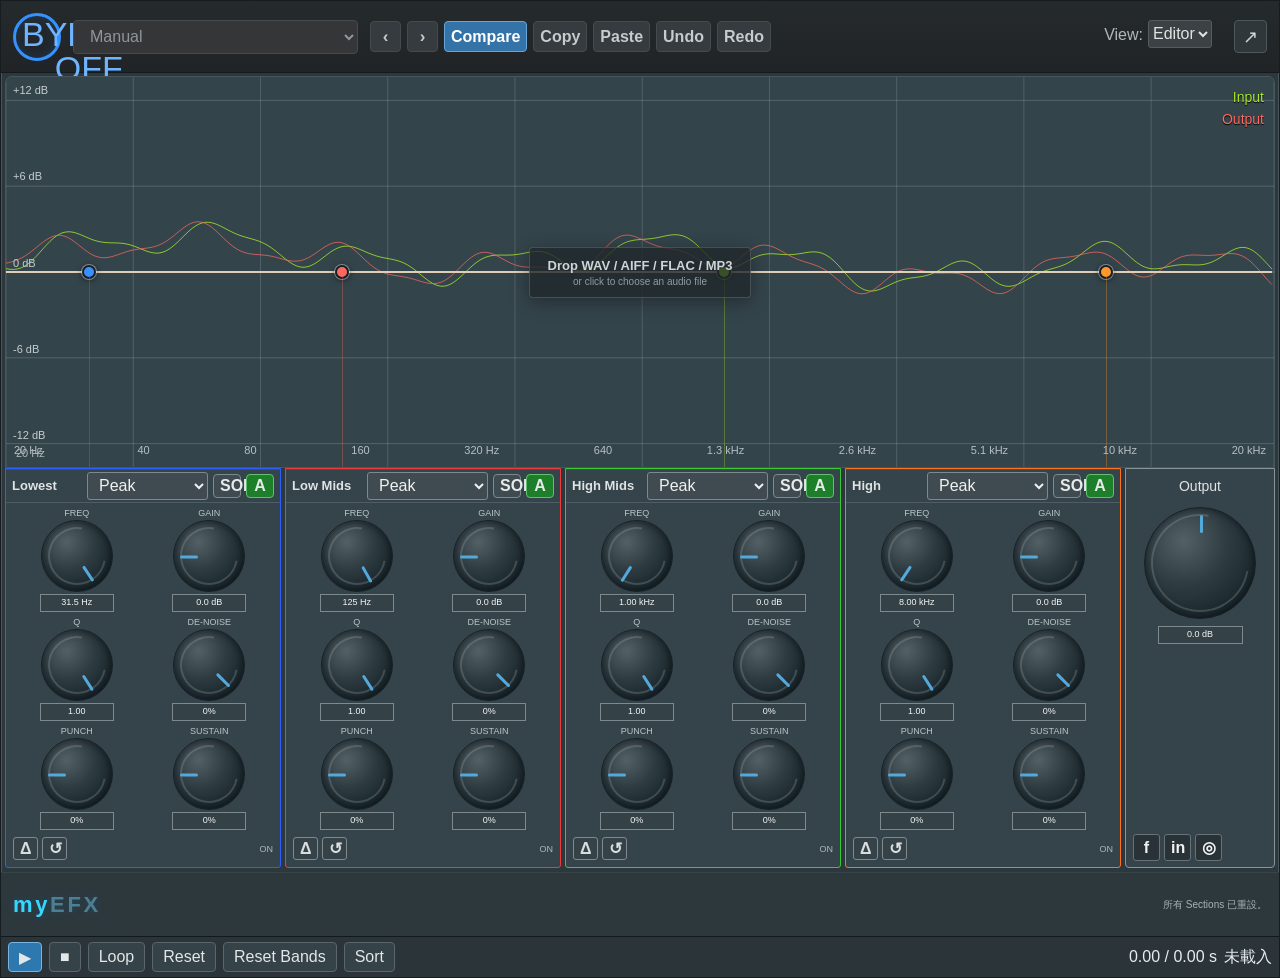
==== commit a0b53f0c: "Fix UI reset-bands compatibility hook" ====
--- a/WebTester/index-fixed.html
+++ b/WebTester/index-fixed.html
@@ -1,61 +1 @@
-<!doctype html>
-<html lang="zh-Hant">
-<head>
-<meta charset="utf-8">
-<meta name="viewport" content="width=device-width,initial-scale=1,viewport-fit=cover">
-<title>myEFX — Frequalizer-style UI</title>
-<style>
-:root{--bg:#252b2f;--panel:#2f3a40;--panel2:#344249;--edge:#172127;--grid:#9da9ae33;--text:#e8ecee;--muted:#aeb8bc;--blue:#3a8fff;--green:#75ff19;--red:#ff685f;--orange:#ff9828;--lime:#a6ea27;--gold:#ffbf2a;--cyan:#43c8ff;--shadow:0 4px 18px rgba(0,0,0,.35)}
-*{box-sizing:border-box}html,body{margin:0;min-height:100%;background:#202629;color:var(--text);font-family:Arial,Helvetica,sans-serif;overflow-x:hidden}button,input,select{font:inherit}.app{width:min(1600px,100vw);min-height:100vh;margin:auto;background:#2c383e;border:1px solid #161d20;box-shadow:0 0 0 1px #4a555a inset,0 18px 60px rgba(0,0,0,.45)}
-.topbar{height:72px;display:flex;align-items:center;gap:12px;padding:7px 12px;background:linear-gradient(#252a2d,#202427);border-bottom:1px solid #131a1d}.power{width:48px;height:48px;border-radius:50%;border:3px solid #3492ff;background:transparent;color:#70b4ff;font-size:34px;line-height:1;display:grid;place-items:center;box-shadow:0 0 12px #167eff2e inset;cursor:pointer}.preset{height:34px;min-width:285px;padding:0 34px 0 12px;border:1px solid #454a4d;border-radius:4px;background:#343637;color:#8f9699;font-size:16px;appearance:auto}.tools{display:flex;align-items:center;gap:6px}.tool{height:31px;min-width:45px;border:1px solid #454a4e;border-radius:4px;background:#353b3e;color:#c6cbcd;font-weight:700;cursor:pointer}.tool.small{min-width:31px;font-size:17px}.tool.active{background:#3473a8;border-color:#6aa5d9;color:#fff}.grow{flex:1}.view{height:34px;padding:0 10px;border:0;background:transparent;color:#b2b8ba}.view select{margin-left:5px;height:28px;background:#3b4144;color:#e1e4e4;border:1px solid #555c60;border-radius:3px}.link{width:33px;height:33px;border:1px solid #4e575b;background:#30373a;border-radius:4px;color:#d0d6d8;font-size:18px}
-.graph-wrap{position:relative;margin:3px 4px 0;background:#34444b;border:1px solid #93a0a633;border-radius:7px 7px 0 0;overflow:hidden;box-shadow:inset 0 1px #ffffff08}.graph{display:block;width:100%;height:390px;background:#34444b}.drop-ui{position:absolute;inset:0;display:flex;align-items:center;justify-content:center;pointer-events:none}.drop-card{pointer-events:auto;padding:10px 18px;border:1px solid #89979b55;border-radius:4px;background:#20272acc;color:#ced4d7;box-shadow:var(--shadow);text-align:center;display:none}.graph-wrap.empty .drop-card{display:block}.drop-card b{display:block;font-size:13px}.drop-card span{display:block;margin-top:3px;color:#8f9ca1;font-size:10px}.graph-legend{position:absolute;right:10px;top:10px;font-size:14px;line-height:1.55;text-align:right;pointer-events:none;text-shadow:0 1px 1px #000}.in-label{color:var(--lime)}.out-label{color:var(--red)}.freq-readout{position:absolute;left:10px;bottom:8px;color:#aeb8bc;font-size:11px;pointer-events:none}.graph-pointer{position:absolute;width:1px;top:0;bottom:0;background:#eaf1f33d;pointer-events:none;display:none}.node-layer{position:absolute;inset:0}.node{position:absolute;width:14px;height:14px;border-radius:50%;border:2px solid #172027;box-shadow:0 0 0 1px #fff6,0 1px 6px #0009;transform:translate(-50%,-50%);cursor:grab}.node:after{content:"";position:absolute;left:50%;top:100%;width:1px;height:999px;background:currentColor;opacity:.32;pointer-events:none}.node.dragging{cursor:grabbing;box-shadow:0 0 0 1px #fff,0 0 12px currentColor}.node.n1{background:var(--blue);color:var(--blue)}.node.n2{background:var(--red);color:var(--red)}.node.n3{background:var(--lime);color:var(--lime)}.node.n4{background:var(--orange);color:var(--orange)}
-.hidden-canvas{display:none}.axis{position:absolute;left:0;right:0;bottom:0;height:29px;padding:6px 8px 0;color:#b6c0c4;font-size:11px;display:flex;justify-content:space-between;pointer-events:none}.ylabels{position:absolute;left:7px;top:7px;bottom:26px;display:flex;flex-direction:column;justify-content:space-between;color:#c5cdd0;font-size:11px;pointer-events:none}
-.bottom{display:grid;grid-template-columns:repeat(4,minmax(0,1fr)) 150px;gap:4px;padding:0 4px 4px}.band{min-width:0;position:relative;background:#35444a;border:1px solid var(--bc);border-radius:0 0 3px 3px;box-shadow:inset 0 1px #ffffff12}.band.b1{--bc:#2d5fff}.band.b2{--bc:#ef3a3a}.band.b3{--bc:#37c832}.band.b4{--bc:#ff7118}.band-head{height:34px;display:flex;align-items:center;gap:5px;padding:3px 6px;border-bottom:1px solid #81909655;color:#dfe3e5}.band-title{font-weight:700;font-size:13px;min-width:70px}.filter{flex:1;min-width:0;height:28px;border:1px solid #7e898d;background:#3f4b50;color:#f0f2f2;border-radius:3px;padding:0 7px}.micro{width:28px;height:24px;border:1px solid #7e898d;background:#3f4b50;color:#e5e9ea;border-radius:4px;font-weight:800;cursor:pointer}.micro.on{background:#1e7f2b;border-color:#65be70}.band-body{padding:5px 7px 7px;display:grid;grid-template-columns:repeat(2,1fr);gap:5px}.ctrl{min-width:0;text-align:center}.ctrl label{font-size:9px;color:#bcc5c8;display:block;margin-bottom:2px}.knob{width:72px;height:72px;margin:auto;border-radius:50%;border:1px solid #152027;background:radial-gradient(circle at 35% 30%,#536066,#2e3c42 42%,#19262b 77%);position:relative;cursor:ns-resize;touch-action:none;box-shadow:inset 0 0 10px rgba(0,0,0,.55)}.knob:before{content:"";position:absolute;inset:6px;border-radius:50%;border:2px solid #a5afb3;opacity:.26;border-right-color:transparent;transform:rotate(-35deg)}.knob-pointer{position:absolute;left:50%;top:7px;width:3px;height:18px;border-radius:3px;background:#54a9dc;transform-origin:50% 29px}.knob-readout{margin:2px auto 0;min-height:18px;width:74px;padding:2px 3px;border:1px solid #7e898d;background:#344146;color:#f4f6f6;font-size:9px}.band-foot{display:flex;align-items:center;justify-content:space-between;padding:0 7px 7px}.foot-left{display:flex;gap:4px}.round{width:25px;height:23px;border-radius:3px;border:1px solid #7f898e;background:#354247;color:#d8dde0;font-weight:800;cursor:pointer}.round.active{background:#39a139;border-color:#79d87b}.round.off{background:#69333a;border-color:#e2747b}.utility{font-size:9px;color:#afb8bb}.band-buttons{display:none}
-.output{background:#35444a;border:1px solid #88969a;border-radius:0 0 4px 4px;position:relative;min-height:302px;padding:9px 8px}.output-title{font-size:14px;color:#dfe4e6;text-align:center;margin-bottom:4px}.out-knob{width:112px;height:112px;margin:13px auto 7px}.out-readout{width:85px;margin:auto;text-align:center}.social-row{display:flex;gap:4px;position:absolute;left:7px;right:7px;bottom:6px}.social{width:27px;height:27px;border:1px solid #667278;background:#293337;color:#f0f3f4;border-radius:3px;font-weight:800}
-.branding{height:64px;display:flex;align-items:center;justify-content:space-between;padding:0 12px;border-top:1px solid #69757a33;background:#2d383d}.brand{font-size:22px;letter-spacing:.12em;font-weight:800;color:#35d6ff;text-shadow:0 0 10px #00aaff22}.brand span{color:#4b7f95}.statusbar{font-size:10px;color:#a8b2b5}.transport{display:flex;align-items:center;gap:7px;padding:5px 7px;background:#2a3439;border-top:1px solid #121a1d}.transport button{height:30px;border:1px solid #59666b;background:#354247;color:#e2e7e8;border-radius:4px;padding:0 10px}.transport .primary{background:#2e78b0;border-color:#79b4df}.transport .spacer{flex:1}
-@media(max-width:1100px){.bottom{grid-template-columns:repeat(2,minmax(0,1fr))}.output{grid-column:1/-1;min-height:180px}.topbar{flex-wrap:wrap;height:auto}.preset{min-width:180px}.graph{height:340px}}@media(max-width:720px){.bottom{grid-template-columns:1fr}.output{grid-column:auto}.graph{height:285px}.topbar{gap:6px}.preset{min-width:140px}.band-body{grid-template-columns:repeat(3,1fr)}.knob{width:58px;height:58px}.out-knob{width:90px;height:90px}.brand{font-size:17px}}
-</style>
-</head>
-<body>
-<div class="app">
-  <header class="topbar">
-    <button class="power" id="bypassAll" type="button" title="BYPASS ALL">⏻</button>
-    <select class="preset" id="preset"><option>Manual</option></select>
-    <div class="tools">
-      <button class="tool small" id="undo" type="button">‹</button><button class="tool small" id="redo" type="button">›</button>
-      <button class="tool active" id="ab" type="button">Compare</button>
-      <button class="tool" id="copy" type="button">Copy</button><button class="tool" id="paste" type="button">Paste</button>
-      <button class="tool" id="undo2" type="button">Undo</button><button class="tool" id="redo2" type="button">Redo</button>
-    </div>
-    <div class="grow"></div>
-    <div class="view">View:<select id="viewMode"><option>Editor</option></select></div>
-    <button class="link" id="linkBtn" type="button">↗</button>
-  </header>
-  <section class="graph-wrap empty" id="graphWrap" aria-label="EQ graph">
-    <canvas id="specIn" class="hidden-canvas"></canvas><canvas id="specOut" class="hidden-canvas"></canvas>
-    <canvas id="uiGraph" class="graph"></canvas>
-    <div class="node-layer" id="nodeLayer"></div>
-    <div class="graph-legend"><div class="in-label">Input</div><div class="out-label">Output</div></div>
-    <div class="freq-readout" id="freqReadout">20 Hz</div><div class="graph-pointer" id="graphPointer"></div>
-    <div class="ylabels"><span>+12 dB</span><span>+6 dB</span><span>0 dB</span><span>-6 dB</span><span>-12 dB</span></div>
-    <div class="axis"><span>20 Hz</span><span>40</span><span>80</span><span>160</span><span>320 Hz</span><span>640</span><span>1.3 kHz</span><span>2.6 kHz</span><span>5.1 kHz</span><span>10 kHz</span><span>20 kHz</span></div>
-    <div class="drop-ui" id="dropUi"><label class="drop-card" for="file"><b>Drop WAV / AIFF / FLAC / MP3</b><span>or click to choose an audio file</span></label><input id="file" type="file" accept="audio/*,.wav,.wave,.aif,.aiff,.flac,.mp3,.m4a,.ogg" hidden></div>
-    <div class="drop-target" id="inputFrame" style="position:absolute;inset:0;pointer-events:none"></div>
-    <div id="outputFrame" style="display:none"></div><div id="rangeIn" style="display:none"></div><div id="rangeOut" style="display:none"></div><div id="cursorIn" style="display:none"></div><div id="cursorOut" style="display:none"></div>
-  </section>
-  <section class="bottom">
-    <article class="band b1" data-band="1"><div class="band-head"><span class="band-title">Lowest</span><select class="filter" data-filter="1"><option>Peak</option></select><button class="micro" id="solo1" data-action="solo" type="button">S</button><button class="micro on band-byp" id="byp1" data-action="bypass" type="button">A</button></div><div class="band-body"></div><div class="band-foot"><div class="foot-left"><button class="round" data-action="delta" type="button">Δ</button><button class="round" data-action="reset" type="button">↺</button></div><span class="utility state">ON</span></div></article>
-    <article class="band b2" data-band="2"><div class="band-head"><span class="band-title">Low Mids</span><select class="filter" data-filter="2"><option>Peak</option></select><button class="micro" id="solo2" data-action="solo" type="button">S</button><button class="micro on band-byp" id="byp2" data-action="bypass" type="button">A</button></div><div class="band-body"></div><div class="band-foot"><div class="foot-left"><button class="round" data-action="delta" type="button">Δ</button><button class="round" data-action="reset" type="button">↺</button></div><span class="utility state">ON</span></div></article>
-    <article class="band b3" data-band="3"><div class="band-head"><span class="band-title">High Mids</span><select class="filter" data-filter="3"><option>Peak</option></select><button class="micro" id="solo3" data-action="solo" type="button">S</button><button class="micro on band-byp" id="byp3" data-action="bypass" type="button">A</button></div><div class="band-body"></div><div class="band-foot"><div class="foot-left"><button class="round" data-action="delta" type="button">Δ</button><button class="round" data-action="reset" type="button">↺</button></div><span class="utility state">ON</span></div></article>
-    <article class="band b4" data-band="4"><div class="band-head"><span class="band-title">High</span><select class="filter" data-filter="4"><option>Peak</option></select><button class="micro" id="solo4" data-action="solo" type="button">S</button><button class="micro on band-byp" id="byp4" data-action="bypass" type="button">A</button></div><div class="band-body"></div><div class="band-foot"><div class="foot-left"><button class="round" data-action="delta" type="button">Δ</button><button class="round" data-action="reset" type="button">↺</button></div><span class="utility state">ON</span></div></article>
-    <aside class="output"><div class="output-title">Output</div><div class="knob out-knob"><div class="knob-pointer"></div></div><div class="knob-readout out-readout">0.0 dB</div><div class="social-row"><button class="social" type="button">f</button><button class="social" type="button">in</button><button class="social" type="button">◎</button></div></aside>
-  </section>
-  <div class="branding"><div class="brand">my<span>EFX</span></div><div class="statusbar" id="status">尚未載入音檔。</div></div>
-  <div class="transport"><button class="primary" id="play" type="button">▶</button><button id="stop" type="button">■</button><button id="loop" type="button">Loop</button><button id="resetAll" type="button">Reset</button><button id="sortBtn" type="button">Sort</button><button class="spacer" style="visibility:hidden" type="button"></button><span id="time">0.00 / 0.00 s</span><span id="fileInfo">未載入</span></div>
-</div>
-<script>
-const FREQ_RANGES=[[20,300,.1],[60,1200,.1],[200,3000,.1],[1000,25000,.1]];const FREQS=[31.5,125,1000,8000];const COMMON={gain:[-24,24,.1],q:[.1,20,.01],denoise:[0,100,1],punch:[-100,100,1],sustain:[-100,100,1]};const KNOBS=[['FREQ','freq'],['GAIN','gain'],['Q','q'],['DE-NOISE','denoise'],['PUNCH','punch'],['SUSTAIN','sustain']];
-for(const [i,card] of [...document.querySelectorAll('.band')].entries()){const grid=card.querySelector('.band-body'),fr=FREQ_RANGES[i];for(const [label,key] of KNOBS){let min,max,step,v=0;if(key==='freq'){[min,max,step]=fr;v=FREQS[i]}else{[min,max,step]=COMMON[key];v=key==='q'?1:0}const id=key+(i+1),c=document.createElement('div');c.className='ctrl';c.innerHTML=`<label>${label}</label><div class="knob" data-target="${id}" tabindex="0" role="slider" aria-label="${label}"><div class="knob-pointer"></div></div><div class="knob-readout" id="${id}Out"></div><input class="knob-input" id="${id}" type="range" min="${min}" max="${max}" step="${step}" value="${v}" defaultValue="${v}" hidden>`;grid.appendChild(c)}}
-</script>
-<script src="app-final.js?v=frequalizer-ui"></script><script src="ui-frequalizer.js?v=1"></script>
-</body></html>
+<!doctype html><html lang="zh-Hant"><head><meta charset="utf-8"><meta name="viewport" content="width=device-width,initial-scale=1,viewport-fit=cover"><title>myEFX — Frequalizer-style UI</title><style>:root{--bg:#252b2f;--panel:#2f3a40;--panel2:#344249;--edge:#172127;--grid:#9da9ae33;--text:#e8ecee;--muted:#aeb8bc;--blue:#3a8fff;--green:#75ff19;--red:#ff685f;--orange:#ff9828;--lime:#a6ea27;--gold:#ffbf2a;--cyan:#43c8ff;--shadow:0 4px 18px rgba(0,0,0,.35)}*{box-sizing:border-box}html,body{margin:0;min-height:100%;background:#202629;color:var(--text);font-family:Arial,Helvetica,sans-serif;overflow-x:hidden}button,input,select{font:inherit}.app{width:min(1600px,100vw);min-height:100vh;margin:auto;background:#2c383e;border:1px solid #161d20;box-shadow:0 0 0 1px #4a555a inset,0 18px 60px rgba(0,0,0,.45)}.topbar{height:72px;display:flex;align-items:center;gap:12px;padding:7px 12px;background:linear-gradient(#252a2d,#202427);border-bottom:1px solid #131a1d}.power{width:48px;height:48px;border-radius:50%;border:3px solid #3492ff;background:transparent;color:#70b4ff;font-size:34px;line-height:1;display:grid;place-items:center;box-shadow:0 0 12px #167eff2e inset;cursor:pointer}.preset{height:34px;min-width:285px;padding:0 34px 0 12px;border:1px solid #454a4d;border-radius:4px;background:#343637;color:#8f9699;font-size:16px;appearance:auto}.tools{display:flex;align-items:center;gap:6px}.tool{height:31px;min-width:45px;border:1px solid #454a4e;border-radius:4px;background:#353b3e;color:#c6cbcd;font-weight:700;cursor:pointer}.tool.small{min-width:31px;font-size:17px}.tool.active{background:#3473a8;border-color:#6aa5d9;color:#fff}.grow{flex:1}.view{height:34px;padding:0 10px;border:0;background:transparent;color:#b2b8ba}.view select{margin-left:5px;height:28px;background:#3b4144;color:#e1e4e4;border:1px solid #555c60;border-radius:3px}.link{width:33px;height:33px;border:1px solid #4e575b;background:#30373a;border-radius:4px;color:#d0d6d8;font-size:18px}.graph-wrap{position:relative;margin:3px 4px 0;background:#34444b;border:1px solid #93a0a633;border-radius:7px 7px 0 0;overflow:hidden;box-shadow:inset 0 1px #ffffff08}.graph{display:block;width:100%;height:390px;background:#34444b}.drop-ui{position:absolute;inset:0;display:flex;align-items:center;justify-content:center;pointer-events:none}.drop-card{pointer-events:auto;padding:10px 18px;border:1px solid #89979b55;border-radius:4px;background:#20272acc;color:#ced4d7;box-shadow:var(--shadow);text-align:center;display:none}.graph-wrap.empty .drop-card{display:block}.drop-card b{display:block;font-size:13px}.drop-card span{display:block;margin-top:3px;color:#8f9ca1;font-size:10px}.graph-legend{position:absolute;right:10px;top:10px;font-size:14px;line-height:1.55;text-align:right;pointer-events:none;text-shadow:0 1px 1px #000}.in-label{color:var(--lime)}.out-label{color:var(--red)}.freq-readout{position:absolute;left:10px;bottom:8px;color:#aeb8bc;font-size:11px;pointer-events:none}.graph-pointer{position:absolute;width:1px;top:0;bottom:0;background:#eaf1f33d;pointer-events:none;display:none}.node-layer{position:absolute;inset:0}.node{position:absolute;width:14px;height:14px;border-radius:50%;border:2px solid #172027;box-shadow:0 0 0 1px #fff6,0 1px 6px #0009;transform:translate(-50%,-50%);cursor:grab}.node:after{content:"";position:absolute;left:50%;top:100%;width:1px;height:999px;background:currentColor;opacity:.32;pointer-events:none}.node.dragging{cursor:grabbing;box-shadow:0 0 0 1px #fff,0 0 12px currentColor}.node.n1{background:var(--blue);color:var(--blue)}.node.n2{background:var(--red);color:var(--red)}.node.n3{background:var(--lime);color:var(--lime)}.node.n4{background:var(--orange);color:var(--orange)}.hidden-canvas{display:none}.axis{position:absolute;left:0;right:0;bottom:0;height:29px;padding:6px 8px 0;color:#b6c0c4;font-size:11px;display:flex;justify-content:space-between;pointer-events:none}.ylabels{position:absolute;left:7px;top:7px;bottom:26px;display:flex;flex-direction:column;justify-content:space-between;color:#c5cdd0;font-size:11px;pointer-events:none}.bottom{display:grid;grid-template-columns:repeat(4,minmax(0,1fr)) 150px;gap:4px;padding:0 4px 4px}.band{min-width:0;position:relative;background:#35444a;border:1px solid var(--bc);border-radius:0 0 3px 3px;box-shadow:inset 0 1px #ffffff12}.band.b1{--bc:#2d5fff}.band.b2{--bc:#ef3a3a}.band.b3{--bc:#37c832}.band.b4{--bc:#ff7118}.band-head{height:34px;display:flex;align-items:center;gap:5px;padding:3px 6px;border-bottom:1px solid #81909655;color:#dfe3e5}.band-title{font-weight:700;font-size:13px;min-width:70px}.filter{flex:1;min-width:0;height:28px;border:1px solid #7e898d;background:#3f4b50;color:#f0f2f2;border-radius:3px;padding:0 7px}.micro{width:28px;height:24px;border:1px solid #7e898d;background:#3f4b50;color:#e5e9ea;border-radius:4px;font-weight:800;cursor:pointer}.micro.on{background:#1e7f2b;border-color:#65be70}.band-body{padding:5px 7px 7px;display:grid;grid-template-columns:repeat(2,1fr);gap:5px}.ctrl{min-width:0;text-align:center}.ctrl label{font-size:9px;color:#bcc5c8;display:block;margin-bottom:2px}.knob{width:72px;height:72px;margin:auto;border-radius:50%;border:1px solid #152027;background:radial-gradient(circle at 35% 30%,#536066,#2e3c42 42%,#19262b 77%);position:relative;cursor:ns-resize;touch-action:none;box-shadow:inset 0 0 10px rgba(0,0,0,.55)}.knob:before{content:"";position:absolute;inset:6px;border-radius:50%;border:2px solid #a5afb3;opacity:.26;border-right-color:transparent;transform:rotate(-35deg)}.knob-pointer{position:absolute;left:50%;top:7px;width:3px;height:18px;border-radius:3px;background:#54a9dc;transform-origin:50% 29px}.knob-readout{margin:2px auto 0;min-height:18px;width:74px;padding:2px 3px;border:1px solid #7e898d;background:#344146;color:#f4f6f6;font-size:9px}.band-foot{display:flex;align-items:center;justify-content:space-between;padding:0 7px 7px}.foot-left{display:flex;gap:4px}.round{width:25px;height:23px;border-radius:3px;border:1px solid #7f898e;background:#354247;color:#d8dde0;font-weight:800;cursor:pointer}.round.active{background:#39a139;border-color:#79d87b}.round.off{background:#69333a;border-color:#e2747b}.utility{font-size:9px;color:#afb8bb}.band-buttons{display:none}.output{background:#35444a;border:1px solid #88969a;border-radius:0 0 4px 4px;position:relative;min-height:302px;padding:9px 8px}.output-title{font-size:14px;color:#dfe4e6;text-align:center;margin-bottom:4px}.out-knob{width:112px;height:112px;margin:13px auto 7px}.out-readout{width:85px;margin:auto;text-align:center}.social-row{display:flex;gap:4px;position:absolute;left:7px;right:7px;bottom:6px}.social{width:27px;height:27px;border:1px solid #667278;background:#293337;color:#f0f3f4;border-radius:3px;font-weight:800}.branding{height:64px;display:flex;align-items:center;justify-content:space-between;padding:0 12px;border-top:1px solid #69757a33;background:#2d383d}.brand{font-size:22px;letter-spacing:.12em;font-weight:800;color:#35d6ff;text-shadow:0 0 10px #00aaff22}.brand span{color:#4b7f95}.statusbar{font-size:10px;color:#a8b2b5}.transport{display:flex;align-items:center;gap:7px;padding:5px 7px;background:#2a3439;border-top:1px solid #121a1d}.transport button{height:30px;border:1px solid #59666b;background:#354247;color:#e2e7e8;border-radius:4px;padding:0 10px}.transport .primary{background:#2e78b0;border-color:#79b4df}.transport .spacer{flex:1}@media(max-width:1100px){.bottom{grid-template-columns:repeat(2,minmax(0,1fr))}.output{grid-column:1/-1;min-height:180px}.topbar{flex-wrap:wrap;height:auto}.preset{min-width:180px}.graph{height:340px}}@media(max-width:720px){.bottom{grid-template-columns:1fr}.output{grid-column:auto}.graph{height:285px}.topbar{gap:6px}.preset{min-width:140px}.band-body{grid-template-columns:repeat(3,1fr)}.knob{width:58px;height:58px}.out-knob{width:90px;height:90px}.brand{font-size:17px}}</style></head><body><div class="app"><header class="topbar"><button class="power" id="bypassAll" type="button" title="BYPASS ALL">⏻</button><select class="preset" id="preset"><option>Manual</option></select><div class="tools"><button class="tool small" id="undo" type="button">‹</button><button class="tool small" id="redo" type="button">›</button><button class="tool active" id="ab" type="button">Compare</button><button class="tool" id="copy" type="button">Copy</button><button class="tool" id="paste" type="button">Paste</button><button class="tool" id="undo2" type="button">Undo</button><button class="tool" id="redo2" type="button">Redo</button></div><div class="grow"></div><div class="view">View:<select id="viewMode"><option>Editor</option></select></div><button class="link" id="linkBtn" type="button">↗</button></header><section class="graph-wrap empty" id="graphWrap" aria-label="EQ graph"><canvas id="specIn" class="hidden-canvas"></canvas><canvas id="specOut" class="hidden-canvas"></canvas><canvas id="uiGraph" class="graph"></canvas><div class="node-layer" id="nodeLayer"></div><div class="graph-legend"><div class="in-label">Input</div><div class="out-label">Output</div></div><div class="freq-readout" id="freqReadout">20 Hz</div><div class="graph-pointer" id="graphPointer"></div><div class="ylabels"><span>+12 dB</span><span>+6 dB</span><span>0 dB</span><span>-6 dB</span><span>-12 dB</span></div><div class="axis"><span>20 Hz</span><span>40</span><span>80</span><span>160</span><span>320 Hz</span><span>640</span><span>1.3 kHz</span><span>2.6 kHz</span><span>5.1 kHz</span><span>10 kHz</span><span>20 kHz</span></div><div class="drop-ui" id="dropUi"><label class="drop-card" for="file"><b>Drop WAV / AIFF / FLAC / MP3</b><span>or click to choose an audio file</span></label><input id="file" type="file" accept="audio/*,.wav,.wave,.aif,.aiff,.flac,.mp3,.m4a,.ogg" hidden></div><div class="drop-target" id="inputFrame" style="position:absolute;inset:0;pointer-events:none"></div><div id="outputFrame" style="display:none"></div><div id="rangeIn" style="display:none"></div><div id="rangeOut" style="display:none"></div><div id="cursorIn" style="display:none"></div><div id="cursorOut" style="display:none"></div></section><section class="bottom"><article class="band b1" data-band="1"><div class="band-head"><span class="band-title">Lowest</span><select class="filter" data-filter="1"><option>Peak</option></select><button class="micro" id="solo1" data-action="solo" type="button">S</button><button class="micro on band-byp" id="byp1" data-action="bypass" type="button">A</button></div><div class="band-body"></div><div class="band-foot"><div class="foot-left"><button class="round" data-action="delta" type="button">Δ</button><button class="round" data-action="reset" type="button">↺</button></div><span class="utility state">ON</span></div></article><article class="band b2" data-band="2"><div class="band-head"><span class="band-title">Low Mids</span><select class="filter" data-filter="2"><option>Peak</option></select><button class="micro" id="solo2" data-action="solo" type="button">S</button><button class="micro on band-byp" id="byp2" data-action="bypass" type="button">A</button></div><div class="band-body"></div><div class="band-foot"><div class="foot-left"><button class="round" data-action="delta" type="button">Δ</button><button class="round" data-action="reset" type="button">↺</button></div><span class="utility state">ON</span></div></article><article class="band b3" data-band="3"><div class="band-head"><span class="band-title">High Mids</span><select class="filter" data-filter="3"><option>Peak</option></select><button class="micro" id="solo3" data-action="solo" type="button">S</button><button class="micro on band-byp" id="byp3" data-action="bypass" type="button">A</button></div><div class="band-body"></div><div class="band-foot"><div class="foot-left"><button class="round" data-action="delta" type="button">Δ</button><button class="round" data-action="reset" type="button">↺</button></div><span class="utility state">ON</span></div></article><article class="band b4" data-band="4"><div class="band-head"><span class="band-title">High</span><select class="filter" data-filter="4"><option>Peak</option></select><button class="micro" id="solo4" data-action="solo" type="button">S</button><button class="micro on band-byp" id="byp4" data-action="bypass" type="button">A</button></div><div class="band-body"></div><div class="band-foot"><div class="foot-left"><button class="round" data-action="delta" type="button">Δ</button><button class="round" data-action="reset" type="button">↺</button></div><span class="utility state">ON</span></div></article><aside class="output"><div class="output-title">Output</div><div class="knob out-knob"><div class="knob-pointer"></div></div><div class="knob-readout out-readout">0.0 dB</div><div class="social-row"><button class="social" type="button">f</button><button class="social" type="button">in</button><button class="social" type="button">◎</button></div></aside></section><div class="branding"><div class="brand">my<span>EFX</span></div><div class="statusbar" id="status">尚未載入音檔。</div></div><div class="transport"><button class="primary" id="play" type="button">▶</button><button id="stop" type="button">■</button><button id="loop" type="button">Loop</button><button id="resetAll" type="button">Reset</button><button id="resetBands" type="button">Reset Bands</button><button id="sortBtn" type="button">Sort</button><button class="spacer" style="visibility:hidden" type="button"></button><span id="time">0.00 / 0.00 s</span><span id="fileInfo">未載入</span></div></div><script>const FREQ_RANGES=[[20,300,.1],[60,1200,.1],[200,3000,.1],[1000,25000,.1]],FREQS=[31.5,125,1000,8000],COMMON={gain:[-24,24,.1],q:[.1,20,.01],denoise:[0,100,1],punch:[-100,100,1],sustain:[-100,100,1]},KNOBS=[['FREQ','freq'],['GAIN','gain'],['Q','q'],['DE-NOISE','denoise'],['PUNCH','punch'],['SUSTAIN','sustain']];for(const [i,card] of [...document.querySelectorAll('.band')].entries()){const grid=card.querySelector('.band-body'),fr=FREQ_RANGES[i];for(const [label,key] of KNOBS){let min,max,step,v=0;if(key==='freq'){[min,max,step]=fr;v=FREQS[i]}else{[min,max,step]=COMMON[key];v=key==='q'?1:0}const id=key+(i+1),c=document.createElement('div');c.className='ctrl';c.innerHTML=`<label>${label}</label><div class="knob" data-target="${id}" tabindex="0" role="slider" aria-label="${label}"><div class="knob-pointer"></div></div><div class="knob-readout" id="${id}Out"></div><input class="knob-input" id="${id}" type="range" min="${min}" max="${max}" step="${step}" value="${v}" defaultValue="${v}" hidden>`;grid.appendChild(c)}}</script><script src="app-final.js?v=frequalizer-ui"></script><script src="ui-frequalizer.js?v=1"></script></body></html>
